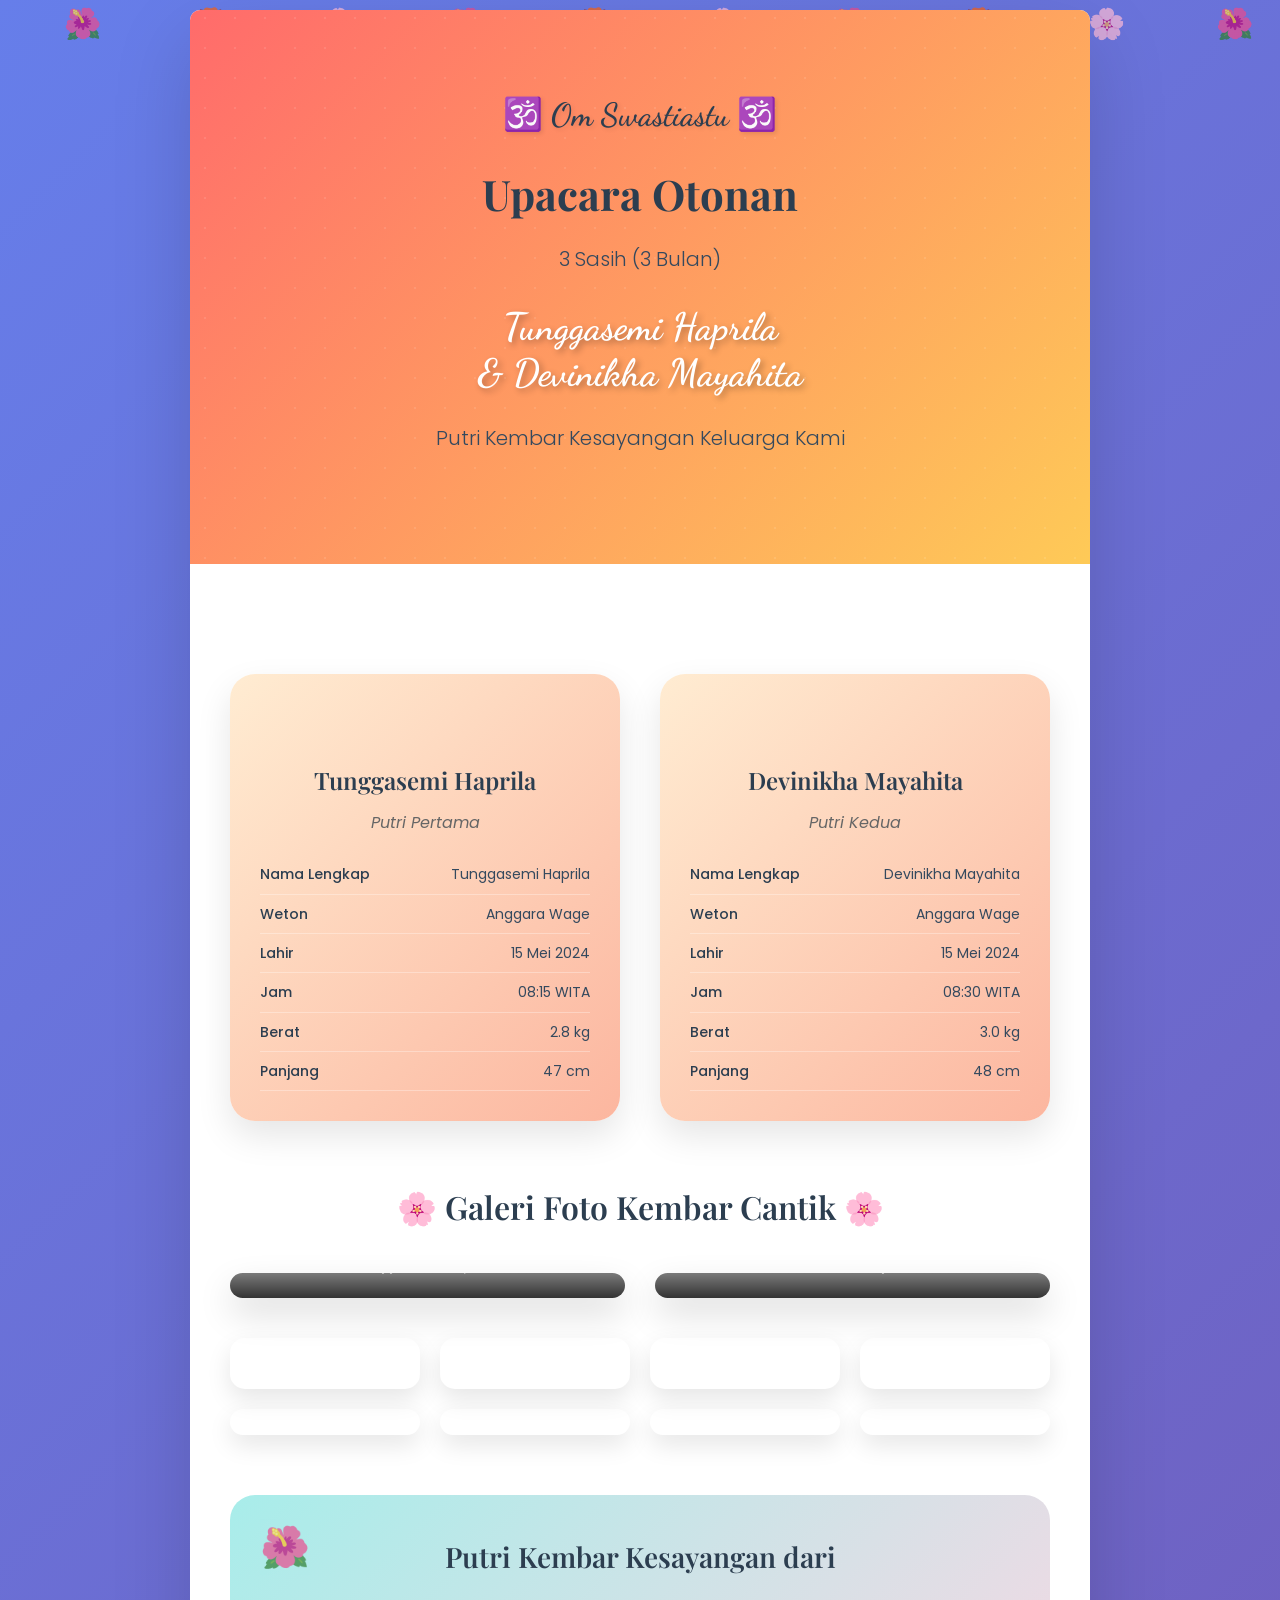
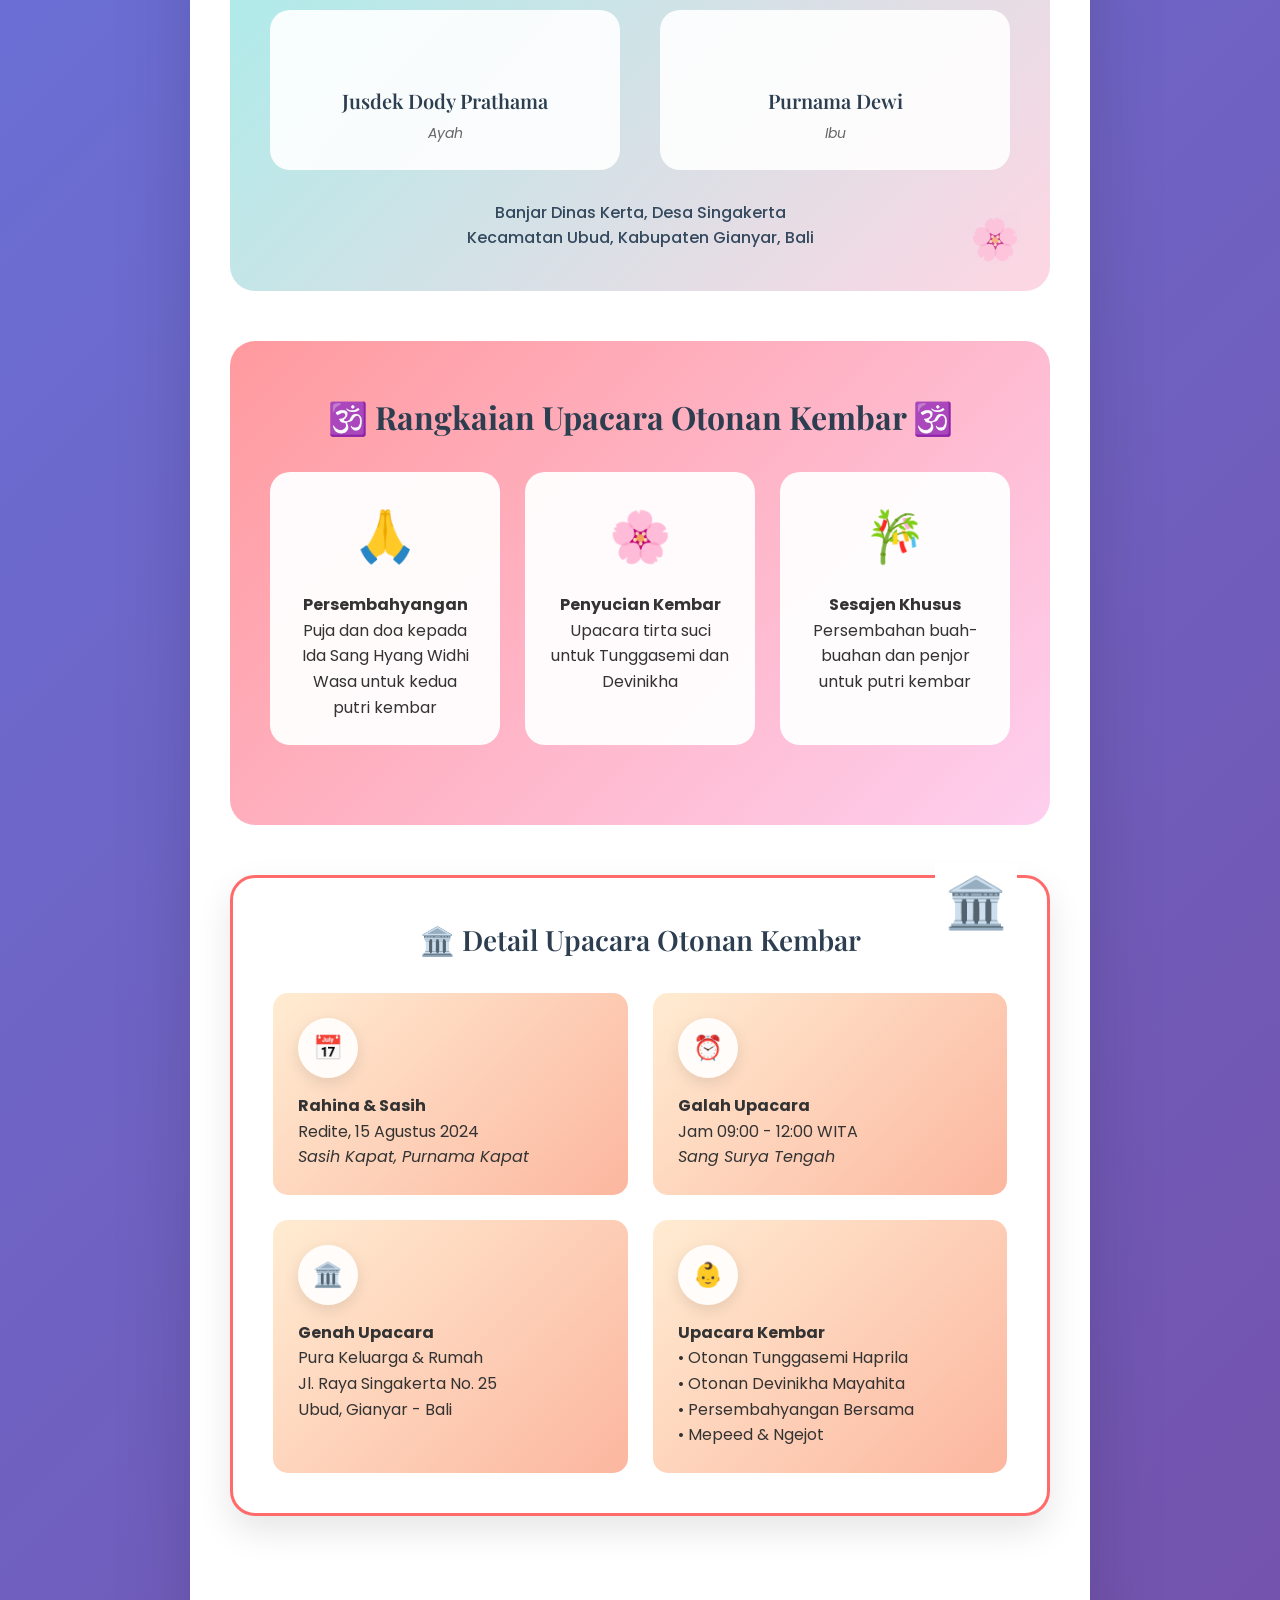
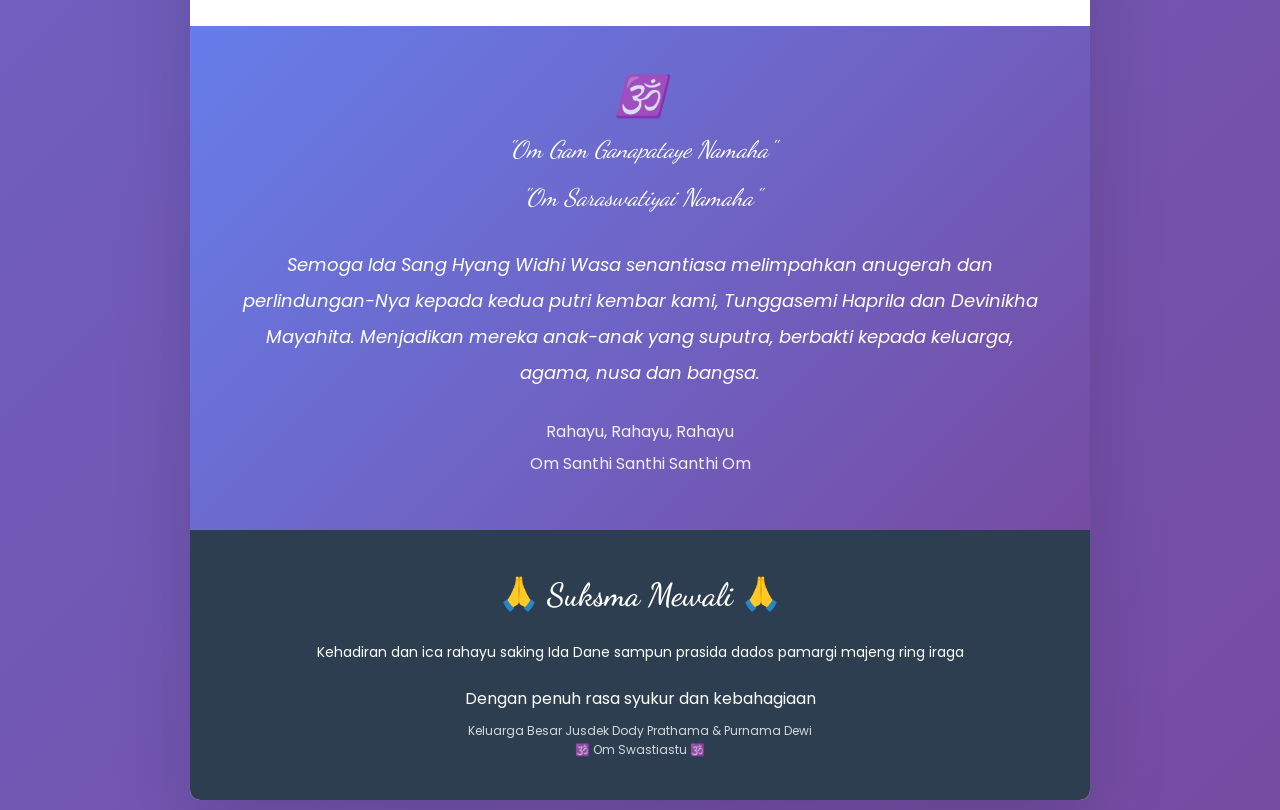
==== index.html @ 36be063f "commit v01" ====
<!DOCTYPE html>
<html lang="id">
    <head>
        <meta charset="UTF-8" />
        <meta name="viewport" content="width=device-width, initial-scale=1.0" />
        <title>Undangan Otonan 3 Bulan - Tunggasemi & Devinikha</title>
        <link rel="preconnect" href="https://fonts.googleapis.com" />
        <link rel="preconnect" href="https://fonts.gstatic.com" crossorigin />
        <link
            href="https://fonts.googleapis.com/css2?family=Playfair+Display:ital,wght@0,400;0,600;0,700;1,400&family=Dancing+Script:wght@400;600;700&family=Poppins:wght@300;400;500;600&display=swap"
            rel="stylesheet"
        />
        <link rel="stylesheet" href="styles.css" />
    </head>
    <body>
        <div class="floating-elements">
            <div class="floating-flower" style="left: 5%; animation-delay: 0s">
                🌺
            </div>
            <div class="floating-flower" style="left: 15%; animation-delay: 2s">
                🏵️
            </div>
            <div class="floating-flower" style="left: 25%; animation-delay: 4s">
                🌸
            </div>
            <div class="floating-flower" style="left: 35%; animation-delay: 1s">
                🌺
            </div>
            <div class="floating-flower" style="left: 45%; animation-delay: 3s">
                🏵️
            </div>
            <div class="floating-flower" style="left: 55%; animation-delay: 5s">
                🌸
            </div>
            <div
                class="floating-flower"
                style="left: 65%; animation-delay: 1.5s"
            >
                🌺
            </div>
            <div
                class="floating-flower"
                style="left: 75%; animation-delay: 3.5s"
            >
                🏵️
            </div>
            <div
                class="floating-flower"
                style="left: 85%; animation-delay: 0.5s"
            >
                🌸
            </div>
            <div
                class="floating-flower"
                style="left: 95%; animation-delay: 2.5s"
            >
                🌺
            </div>
        </div>

        <div class="container">
            <div class="header">
                <div class="header-content">
                    <div class="om-swastiastu">🕉️ Om Swastiastu 🕉️</div>
                    <div class="title">Upacara Otonan</div>
                    <div class="subtitle">3 Sasih (3 Bulan)</div>
                    <div class="twins-name">
                        Tunggasemi Haprila<br />
                        & Devinikha Mayahita
                    </div>
                    <div class="subtitle">
                        Putri Kembar Kesayangan Keluarga Kami
                    </div>
                </div>
            </div>

            <div class="main-content">
                <div class="twins-section">
                    <div class="twin-card">
                        <div class="twin-photo">
                            <img
                                src="https://placehold.co/300x300/FF6B6B/FFFFFF?text=Tunggasemi"
                                alt="Tunggasemi Haprila"
                            />
                        </div>
                        <div class="twin-name">Tunggasemi Haprila</div>
                        <p style="color: #666; font-style: italic">
                            Putri Pertama
                        </p>
                        <div class="twin-details">
                            <div class="detail-row">
                                <span class="detail-label">Nama Lengkap</span>
                                <span class="detail-value"
                                    >Tunggasemi Haprila</span
                                >
                            </div>
                            <div class="detail-row">
                                <span class="detail-label">Weton</span>
                                <span class="detail-value">Anggara Wage</span>
                            </div>
                            <div class="detail-row">
                                <span class="detail-label">Lahir</span>
                                <span class="detail-value">15 Mei 2024</span>
                            </div>
                            <div class="detail-row">
                                <span class="detail-label">Jam</span>
                                <span class="detail-value">08:15 WITA</span>
                            </div>
                            <div class="detail-row">
                                <span class="detail-label">Berat</span>
                                <span class="detail-value">2.8 kg</span>
                            </div>
                            <div class="detail-row">
                                <span class="detail-label">Panjang</span>
                                <span class="detail-value">47 cm</span>
                            </div>
                        </div>
                    </div>

                    <div class="twin-card">
                        <div class="twin-photo">
                            <img
                                src="https://placehold.co/300x300/FECA57/FFFFFF?text=Devinikha"
                                alt="Devinikha Mayahita"
                            />
                        </div>
                        <div class="twin-name">Devinikha Mayahita</div>
                        <p style="color: #666; font-style: italic">
                            Putri Kedua
                        </p>
                        <div class="twin-details">
                            <div class="detail-row">
                                <span class="detail-label">Nama Lengkap</span>
                                <span class="detail-value"
                                    >Devinikha Mayahita</span
                                >
                            </div>
                            <div class="detail-row">
                                <span class="detail-label">Weton</span>
                                <span class="detail-value">Anggara Wage</span>
                            </div>
                            <div class="detail-row">
                                <span class="detail-label">Lahir</span>
                                <span class="detail-value">15 Mei 2024</span>
                            </div>
                            <div class="detail-row">
                                <span class="detail-label">Jam</span>
                                <span class="detail-value">08:30 WITA</span>
                            </div>
                            <div class="detail-row">
                                <span class="detail-label">Berat</span>
                                <span class="detail-value">3.0 kg</span>
                            </div>
                            <div class="detail-row">
                                <span class="detail-label">Panjang</span>
                                <span class="detail-value">48 cm</span>
                            </div>
                        </div>
                    </div>
                </div>

                <div class="photo-gallery">
                    <div class="gallery-title">
                        🌸 Galeri Foto Kembar Cantik 🌸
                    </div>

                    <div class="main-photos">
                        <div class="main-photo-item">
                            <img
                                src="https://placehold.co/400x250/FF9A9E/FFFFFF?text=Tunggasemi+Portrait"
                                alt="Portrait Tunggasemi"
                            />
                            <div class="photo-label">Tunggasemi Haprila</div>
                        </div>
                        <div class="main-photo-item">
                            <img
                                src="https://placehold.co/400x250/FECFEF/FFFFFF?text=Devinikha+Portrait"
                                alt="Portrait Devinikha"
                            />
                            <div class="photo-label">Devinikha Mayahita</div>
                        </div>
                    </div>

                    <div class="photo-grid">
                        <div class="photo-item">
                            <img
                                src="https://placehold.co/200x180/FFD89B/FFFFFF?text=Kembar+Bersama"
                                alt="Foto kembar bersama"
                            />
                            <div class="photo-overlay">
                                <h4>Kembar Cantik</h4>
                                <p>Bersama selamanya</p>
                            </div>
                        </div>
                        <div class="photo-item">
                            <img
                                src="https://placehold.co/200x180/A8EDEA/FFFFFF?text=Tidur+Bersama"
                                alt="Tidur bersama"
                            />
                            <div class="photo-overlay">
                                <h4>Tidur Pulas</h4>
                                <p>Mimpi indah kembar</p>
                            </div>
                        </div>
                        <div class="photo-item">
                            <img
                                src="https://placehold.co/200x180/FED6E3/FFFFFF?text=Dengan+Mama"
                                alt="Bersama mama"
                            />
                            <div class="photo-overlay">
                                <h4>Dengan Mama</h4>
                                <p>Pelukan hangat</p>
                            </div>
                        </div>
                        <div class="photo-item">
                            <img
                                src="https://placehold.co/200x180/D299C2/FFFFFF?text=Dengan+Papa"
                                alt="Bersama papa"
                            />
                            <div class="photo-overlay">
                                <h4>Dengan Papa</h4>
                                <p>Kasih sayang ayah</p>
                            </div>
                        </div>
                        <div class="photo-item">
                            <img
                                src="https://placehold.co/200x180/FFECD2/FFFFFF?text=Senyum+Manis"
                                alt="Senyum manis"
                            />
                            <div class="photo-overlay">
                                <h4>Senyum Malaikat</h4>
                                <p>Keceriaan hati</p>
                            </div>
                        </div>
                        <div class="photo-item">
                            <img
                                src="https://placehold.co/200x180/FCB69F/FFFFFF?text=Bermain"
                                alt="Bermain"
                            />
                            <div class="photo-overlay">
                                <h4>Bermain Ceria</h4>
                                <p>Masa kecil bahagia</p>
                            </div>
                        </div>
                        <div class="photo-item">
                            <img
                                src="https://placehold.co/200x180/FF6B6B/FFFFFF?text=Keluarga"
                                alt="Foto keluarga"
                            />
                            <div class="photo-overlay">
                                <h4>Keluarga Bahagia</h4>
                                <p>Lengkap dan harmonis</p>
                            </div>
                        </div>
                        <div class="photo-item">
                            <img
                                src="https://placehold.co/200x180/667EEA/FFFFFF?text=Moment+Spesial"
                                alt="Moment spesial"
                            />
                            <div class="photo-overlay">
                                <h4>Moment Spesial</h4>
                                <p>Kenangan terindah</p>
                            </div>
                        </div>
                    </div>
                </div>

                <div class="parents-section">
                    <div class="parents-title">
                        Putri Kembar Kesayangan dari
                    </div>
                    <div class="parents-grid">
                        <div class="parent-card">
                            <div class="parent-photo">
                                <img
                                    src="https://placehold.co/240x240/4A90E2/FFFFFF?text=Papa+Jusdek"
                                    alt="Jusdek Dody Prathama"
                                />
                            </div>
                            <div class="parent-name">Jusdek Dody Prathama</div>
                            <div class="parent-role">Ayah</div>
                        </div>
                        <div class="parent-card">
                            <div class="parent-photo">
                                <img
                                    src="https://placehold.co/240x240/E91E63/FFFFFF?text=Mama+Purnama"
                                    alt="Purnama Dewi"
                                />
                            </div>
                            <div class="parent-name">Purnama Dewi</div>
                            <div class="parent-role">Ibu</div>
                        </div>
                    </div>
                    <p
                        style="
                            margin-top: 25px;
                            color: #34495e;
                            font-size: 16px;
                            font-weight: 500;
                        "
                    >
                        Banjar Dinas Kerta, Desa Singakerta<br />
                        Kecamatan Ubud, Kabupaten Gianyar, Bali
                    </p>
                </div>

                <div class="ceremony-section">
                    <div class="ceremony-title">
                        🕉️ Rangkaian Upacara Otonan Kembar 🕉️
                    </div>
                    <div class="ceremony-grid">
                        <div class="ceremony-item">
                            <span class="ceremony-emoji">🙏</span>
                            <h4>Persembahyangan</h4>
                            <p>
                                Puja dan doa kepada Ida Sang Hyang Widhi Wasa
                                untuk kedua putri kembar
                            </p>
                        </div>
                        <div class="ceremony-item">
                            <span class="ceremony-emoji">🌸</span>
                            <h4>Penyucian Kembar</h4>
                            <p>
                                Upacara tirta suci untuk Tunggasemi dan
                                Devinikha
                            </p>
                        </div>
                        <div class="ceremony-item">
                            <span class="ceremony-emoji">🎋</span>
                            <h4>Sesajen Khusus</h4>
                            <p>
                                Persembahan buah-buahan dan penjor untuk putri
                                kembar
                            </p>
                        </div>
                    </div>
                </div>

                <div class="event-details">
                    <div class="event-title">
                        🏛️ Detail Upacara Otonan Kembar
                    </div>
                    <div class="event-grid">
                        <div class="event-item">
                            <div class="event-icon">📅</div>
                            <div>
                                <strong>Rahina & Sasih</strong><br />
                                Redite, 15 Agustus 2024<br />
                                <em>Sasih Kapat, Purnama Kapat</em>
                            </div>
                        </div>
                        <div class="event-item">
                            <div class="event-icon">⏰</div>
                            <div>
                                <strong>Galah Upacara</strong><br />
                                Jam 09:00 - 12:00 WITA<br />
                                <em>Sang Surya Tengah</em>
                            </div>
                        </div>
                        <div class="event-item">
                            <div class="event-icon">🏛️</div>
                            <div>
                                <strong>Genah Upacara</strong><br />
                                Pura Keluarga & Rumah<br />
                                Jl. Raya Singakerta No. 25<br />
                                Ubud, Gianyar - Bali
                            </div>
                        </div>
                        <div class="event-item">
                            <div class="event-icon">👶</div>
                            <div>
                                <strong>Upacara Kembar</strong><br />
                                • Otonan Tunggasemi Haprila<br />
                                • Otonan Devinikha Mayahita<br />
                                • Persembahyangan Bersama<br />
                                • Mepeed & Ngejot
                            </div>
                        </div>
                    </div>
                </div>
            </div>

            <div class="prayer">
                <p
                    style="
                        font-family: 'Dancing Script', cursive;
                        font-size: 24px;
                        margin-bottom: 25px;
                    "
                >
                    "Om Gam Ganapataye Namaha"<br />
                    "Om Saraswatiyai Namaha"
                </p>
                <p style="font-size: 18px; margin: 25px 0">
                    Semoga Ida Sang Hyang Widhi Wasa senantiasa melimpahkan
                    anugerah dan perlindungan-Nya kepada kedua putri kembar
                    kami, Tunggasemi Haprila dan Devinikha Mayahita. Menjadikan
                    mereka anak-anak yang suputra, berbakti kepada keluarga,
                    agama, nusa dan bangsa.
                </p>
                <p
                    style="
                        font-size: 16px;
                        opacity: 0.9;
                        font-style: normal;
                        margin-top: 20px;
                    "
                >
                    Rahayu, Rahayu, Rahayu<br />
                    Om Santhi Santhi Santhi Om
                </p>
            </div>

            <div class="footer">
                <div class="thank-you">🙏 Suksma Mewali 🙏</div>
                <p>
                    Kehadiran dan ica rahayu saking Ida Dane sampun prasida
                    dados pamargi majeng ring iraga
                </p>
                <br />
                <p style="font-size: 16px; margin-bottom: 10px">
                    Dengan penuh rasa syukur dan kebahagiaan
                </p>
                <p style="font-size: 12px; opacity: 0.8">
                    Keluarga Besar Jusdek Dody Prathama & Purnama Dewi<br />
                    🕉️ Om Swastiastu 🕉️
                </p>
            </div>
        </div>

        <script src="script.js"></script>
    </body>
</html>
---- styles.css ----
/* Reset and Base Styles */
* {
    margin: 0;
    padding: 0;
    box-sizing: border-box;
}

body {
    font-family: "Poppins", sans-serif;
    line-height: 1.6;
    color: #333;
    background: linear-gradient(135deg, #667eea 0%, #764ba2 100%);
    min-height: 100vh;
    overflow-x: hidden;
    padding: 10px 0;
}

/* Container */
.container {
    max-width: 900px;
    margin: 0 auto;
    background: white;
    box-shadow: 0 30px 80px rgba(0, 0, 0, 0.15);
    overflow: hidden;
    position: relative;
    border-radius: 10px;
}

/* Header Section */
.header {
    background: linear-gradient(135deg, #ff6b6b 0%, #feca57 100%);
    text-align: center;
    padding: 80px 40px;
    position: relative;
    overflow: hidden;
}

.header::before {
    content: "";
    position: absolute;
    top: -50%;
    left: -50%;
    width: 200%;
    height: 200%;
    background: radial-gradient(
        circle,
        rgba(255, 255, 255, 0.1) 1px,
        transparent 1px
    );
    background-size: 30px 30px;
    animation: float 20s ease-in-out infinite;
}

@keyframes float {
    0%,
    100% {
        transform: translateX(0) translateY(0) rotate(0deg);
    }
    33% {
        transform: translateX(20px) translateY(-20px) rotate(120deg);
    }
    66% {
        transform: translateX(-15px) translateY(15px) rotate(240deg);
    }
}

.header-content {
    position: relative;
    z-index: 2;
}

.om-swastiastu {
    font-family: "Dancing Script", cursive;
    font-size: 32px;
    color: #2c3e50;
    margin-bottom: 20px;
    font-weight: 600;
    text-shadow: 2px 2px 4px rgba(0, 0, 0, 0.1);
}

.title {
    font-family: "Playfair Display", serif;
    font-size: 42px;
    color: #2c3e50;
    margin-bottom: 15px;
    font-weight: 700;
}

.subtitle {
    font-size: 20px;
    color: #34495e;
    margin-bottom: 30px;
    font-weight: 300;
}

.twins-name {
    font-family: "Dancing Script", cursive;
    font-size: 38px;
    color: #fff;
    text-shadow: 3px 3px 6px rgba(0, 0, 0, 0.3);
    margin: 25px 0;
    font-weight: 700;
    line-height: 1.2;
}

/* Main Content */
.main-content {
    padding: 60px 40px;
}

/* Twins Section */
.twins-section {
    display: grid;
    grid-template-columns: 1fr 1fr;
    gap: 40px;
    margin: 50px 0;
}

.twin-card {
    background: linear-gradient(135deg, #ffecd2 0%, #fcb69f 100%);
    border-radius: 25px;
    padding: 30px;
    text-align: center;
    box-shadow: 0 15px 35px rgba(0, 0, 0, 0.1);
    transition: all 0.4s ease;
    position: relative;
    overflow: hidden;
}

.twin-card::before {
    content: "";
    position: absolute;
    top: -50%;
    right: -50%;
    width: 100px;
    height: 100px;
    background: rgba(255, 255, 255, 0.1);
    border-radius: 50%;
    animation: pulse 3s ease-in-out infinite;
}

@keyframes pulse {
    0%,
    100% {
        transform: scale(1);
        opacity: 0.3;
    }
    50% {
        transform: scale(1.2);
        opacity: 0.1;
    }
}

.twin-card:hover {
    transform: translateY(-10px) scale(1.02);
    box-shadow: 0 25px 50px rgba(0, 0, 0, 0.2);
}

.twin-photo {
    margin-bottom: 20px;
}

.twin-photo img {
    width: 150px;
    height: 150px;
    border-radius: 50%;
    border: 6px solid #ff6b6b;
    object-fit: cover;
    transition: all 0.5s ease;
    position: relative;
    z-index: 2;
}

.twin-photo img:hover {
    transform: scale(1.1) rotate(5deg);
    border-color: #feca57;
}

.twin-name {
    font-family: "Playfair Display", serif;
    font-size: 24px;
    color: #2c3e50;
    font-weight: 600;
    margin-bottom: 10px;
}

.twin-details {
    margin-top: 20px;
}

.detail-row {
    display: flex;
    justify-content: space-between;
    align-items: center;
    padding: 8px 0;
    border-bottom: 1px solid rgba(255, 255, 255, 0.3);
    transition: all 0.3s ease;
}

.detail-row:hover {
    background: rgba(255, 255, 255, 0.2);
    padding-left: 10px;
    border-radius: 8px;
}

.detail-label {
    font-weight: 500;
    color: #2c3e50;
    font-size: 14px;
}

.detail-value {
    color: #34495e;
    font-weight: 400;
    font-size: 14px;
}

/* Photo Gallery */
.photo-gallery {
    margin: 60px 0;
}

.gallery-title {
    font-family: "Playfair Display", serif;
    font-size: 32px;
    color: #2c3e50;
    text-align: center;
    margin-bottom: 40px;
    font-weight: 600;
}

.main-photos {
    display: grid;
    grid-template-columns: 1fr 1fr;
    gap: 30px;
    margin-bottom: 40px;
}

.main-photo-item {
    position: relative;
    border-radius: 20px;
    overflow: hidden;
    box-shadow: 0 15px 35px rgba(0, 0, 0, 0.15);
    transition: all 0.4s ease;
}

.main-photo-item:hover {
    transform: translateY(-8px) scale(1.02);
    box-shadow: 0 25px 50px rgba(0, 0, 0, 0.25);
}

.main-photo-item img {
    width: 100%;
    height: 250px;
    object-fit: cover;
    transition: transform 0.5s ease;
}

.main-photo-item:hover img {
    transform: scale(1.1);
}

.photo-label {
    position: absolute;
    bottom: 0;
    left: 0;
    right: 0;
    background: linear-gradient(transparent, rgba(0, 0, 0, 0.8));
    color: white;
    padding: 20px;
    font-family: "Dancing Script", cursive;
    font-size: 20px;
    font-weight: 600;
    text-align: center;
}

.photo-grid {
    display: grid;
    grid-template-columns: repeat(4, 1fr);
    gap: 20px;
    margin: 40px 0;
}

.photo-item {
    position: relative;
    border-radius: 15px;
    overflow: hidden;
    box-shadow: 0 10px 25px rgba(0, 0, 0, 0.1);
    transition: all 0.3s ease;
    animation: fadeInUp 0.8s ease forwards;
    opacity: 0;
    transform: translateY(30px);
}

.photo-item:nth-child(1) {
    animation-delay: 0.1s;
}
.photo-item:nth-child(2) {
    animation-delay: 0.2s;
}
.photo-item:nth-child(3) {
    animation-delay: 0.3s;
}
.photo-item:nth-child(4) {
    animation-delay: 0.4s;
}
.photo-item:nth-child(5) {
    animation-delay: 0.5s;
}
.photo-item:nth-child(6) {
    animation-delay: 0.6s;
}
.photo-item:nth-child(7) {
    animation-delay: 0.7s;
}
.photo-item:nth-child(8) {
    animation-delay: 0.8s;
}

@keyframes fadeInUp {
    to {
        opacity: 1;
        transform: translateY(0);
    }
}

.photo-item:hover {
    transform: translateY(-5px) scale(1.03);
    box-shadow: 0 15px 35px rgba(0, 0, 0, 0.2);
}

.photo-item img {
    width: 100%;
    height: 180px;
    object-fit: cover;
    transition: transform 0.4s ease;
}

.photo-item:hover img {
    transform: scale(1.1);
}

.photo-overlay {
    position: absolute;
    bottom: 0;
    left: 0;
    right: 0;
    background: linear-gradient(transparent, rgba(0, 0, 0, 0.8));
    color: white;
    padding: 15px;
    transform: translateY(100%);
    transition: transform 0.3s ease;
}

.photo-item:hover .photo-overlay {
    transform: translateY(0);
}

/* Parents Section */
.parents-section {
    background: linear-gradient(135deg, #a8edea 0%, #fed6e3 100%);
    border-radius: 25px;
    padding: 40px;
    margin: 50px 0;
    text-align: center;
    position: relative;
    overflow: hidden;
}

.parents-section::before {
    content: "🌺";
    position: absolute;
    top: 20px;
    left: 30px;
    font-size: 40px;
    animation: rotate 6s linear infinite;
    opacity: 0.7;
}

.parents-section::after {
    content: "🌸";
    position: absolute;
    bottom: 20px;
    right: 30px;
    font-size: 40px;
    animation: rotate 6s linear infinite reverse;
    opacity: 0.7;
}

@keyframes rotate {
    from {
        transform: rotate(0deg);
    }
    to {
        transform: rotate(360deg);
    }
}

.parents-title {
    font-family: "Playfair Display", serif;
    font-size: 28px;
    color: #2c3e50;
    margin-bottom: 30px;
    font-weight: 600;
}

.parents-grid {
    display: grid;
    grid-template-columns: 1fr 1fr;
    gap: 40px;
    margin: 30px 0;
}

.parent-card {
    background: rgba(255, 255, 255, 0.9);
    border-radius: 20px;
    padding: 25px;
    transition: all 0.3s ease;
}

.parent-card:hover {
    transform: translateY(-5px);
    box-shadow: 0 15px 30px rgba(0, 0, 0, 0.1);
    background: rgba(255, 255, 255, 1);
}

.parent-photo img {
    width: 120px;
    height: 120px;
    border-radius: 50%;
    border: 5px solid #ff6b6b;
    object-fit: cover;
    transition: all 0.4s ease;
    margin-bottom: 15px;
}

.parent-photo img:hover {
    transform: scale(1.1) rotate(10deg);
    border-color: #feca57;
}

.parent-name {
    font-family: "Playfair Display", serif;
    font-size: 20px;
    font-weight: 600;
    color: #2c3e50;
    margin-bottom: 5px;
}

.parent-role {
    color: #666;
    font-size: 14px;
    font-style: italic;
}

/* Event Details */
.event-details {
    background: white;
    border-radius: 25px;
    padding: 40px;
    box-shadow: 0 15px 35px rgba(0, 0, 0, 0.1);
    border: 3px solid #ff6b6b;
    margin: 50px 0;
    position: relative;
}

.event-details::before {
    content: "🏛️";
    position: absolute;
    top: -15px;
    right: 30px;
    font-size: 50px;
    background: white;
    padding: 0 10px;
}

.event-title {
    font-family: "Playfair Display", serif;
    font-size: 28px;
    color: #2c3e50;
    margin-bottom: 30px;
    font-weight: 600;
    text-align: center;
}

.event-grid {
    display: grid;
    grid-template-columns: repeat(2, 1fr);
    gap: 25px;
}

.event-item {
    background: linear-gradient(135deg, #ffecd2 0%, #fcb69f 100%);
    border-radius: 15px;
    padding: 25px;
    transition: all 0.3s ease;
    position: relative;
    overflow: hidden;
}

.event-item::before {
    content: "";
    position: absolute;
    top: 0;
    left: -100%;
    width: 100%;
    height: 100%;
    background: linear-gradient(
        90deg,
        transparent,
        rgba(255, 255, 255, 0.3),
        transparent
    );
    transition: left 0.5s ease;
}

.event-item:hover::before {
    left: 100%;
}

.event-item:hover {
    transform: translateY(-5px) scale(1.02);
    box-shadow: 0 15px 30px rgba(0, 0, 0, 0.15);
}

.event-icon {
    width: 60px;
    height: 60px;
    background: rgba(255, 255, 255, 0.9);
    border-radius: 50%;
    display: flex;
    align-items: center;
    justify-content: center;
    font-size: 24px;
    margin-bottom: 15px;
    box-shadow: 0 5px 15px rgba(0, 0, 0, 0.1);
    transition: all 0.3s ease;
}

.event-item:hover .event-icon {
    transform: scale(1.1) rotate(10deg);
}

/* Ceremony Section */
.ceremony-section {
    background: linear-gradient(135deg, #ff9a9e 0%, #fecfef 100%);
    padding: 50px 40px;
    margin: 50px 0;
    border-radius: 25px;
    text-align: center;
    position: relative;
}

.ceremony-title {
    font-family: "Playfair Display", serif;
    font-size: 32px;
    color: #2c3e50;
    margin-bottom: 30px;
    font-weight: 700;
}

.ceremony-grid {
    display: grid;
    grid-template-columns: repeat(3, 1fr);
    gap: 25px;
    margin: 30px 0;
}

.ceremony-item {
    background: rgba(255, 255, 255, 0.95);
    padding: 25px;
    border-radius: 20px;
    transition: all 0.4s ease;
    animation: slideIn 0.8s ease forwards;
    opacity: 0;
    transform: translateY(30px);
}

.ceremony-item:nth-child(1) {
    animation-delay: 0.2s;
}
.ceremony-item:nth-child(2) {
    animation-delay: 0.4s;
}
.ceremony-item:nth-child(3) {
    animation-delay: 0.6s;
}

@keyframes slideIn {
    to {
        opacity: 1;
        transform: translateY(0);
    }
}

.ceremony-item:hover {
    transform: translateY(-8px) scale(1.03);
    box-shadow: 0 20px 40px rgba(0, 0, 0, 0.15);
}

.ceremony-emoji {
    font-size: 50px;
    margin-bottom: 15px;
    display: block;
}

/* Prayer Section */
.prayer {
    text-align: center;
    background: linear-gradient(135deg, #667eea 0%, #764ba2 100%);
    color: white;
    padding: 100px 40px 50px;
    font-style: italic;
    font-size: 16px;
    line-height: 2;
    position: relative;
}

.prayer::before {
    content: "🕉️";
    position: absolute;
    top: 30px;
    left: 50%;
    transform: translateX(-50%);
    font-size: 40px;
    opacity: 0.8;
}

/* Footer */
.footer {
    background: #2c3e50;
    color: white;
    text-align: center;
    padding: 40px;
    font-size: 14px;
}

.thank-you {
    font-family: "Dancing Script", cursive;
    font-size: 32px;
    margin-bottom: 20px;
    font-weight: 600;
}

/* Floating Elements */
.floating-elements {
    position: fixed;
    top: 0;
    left: 0;
    width: 100%;
    height: 100%;
    pointer-events: none;
    z-index: -1;
}

.floating-flower {
    position: absolute;
    font-size: 30px;
    animation: float-flower 10s linear infinite;
    opacity: 0.7;
}

@keyframes float-flower {
    0% {
        transform: translateY(100vh) rotate(0deg);
        opacity: 0.7;
    }
    50% {
        opacity: 1;
    }
    100% {
        transform: translateY(-150px) rotate(360deg);
        opacity: 0;
    }
}

/* JavaScript Animation Keyframes */
@keyframes twin-particle-burst {
    0% {
        transform: translate(0, 0) scale(0) rotate(0deg);
        opacity: 1;
    }
    50% {
        opacity: 1;
    }
    100% {
        transform: translate(var(--endX), var(--endY)) scale(1.5) rotate(720deg);
        opacity: 0;
    }
}

@keyframes love-float {
    0% {
        transform: translate(-50%, 0) scale(0) rotate(0deg);
        opacity: 1;
    }
    20% {
        opacity: 1;
        transform: translate(-50%, -20px) scale(1) rotate(180deg);
    }
    100% {
        transform: translate(calc(-50% + var(--endX)), var(--endY)) scale(0.5)
            rotate(720deg);
        opacity: 0;
    }
}

/* Responsive Design */
@media (max-width: 768px) {
    .container {
        margin: 0;
        box-shadow: none;
    }

    .main-content {
        padding: 40px 20px;
    }

    .twins-section {
        grid-template-columns: 1fr;
        gap: 30px;
    }

    .main-photos {
        grid-template-columns: 1fr;
        gap: 20px;
    }

    .photo-grid {
        grid-template-columns: repeat(2, 1fr);
        gap: 15px;
    }

    .parents-grid {
        grid-template-columns: 1fr;
        gap: 25px;
    }

    .event-grid {
        grid-template-columns: 1fr;
        gap: 20px;
    }

    .ceremony-grid {
        grid-template-columns: 1fr;
        gap: 20px;
    }

    .title {
        font-size: 32px;
    }

    .twins-name {
        font-size: 28px;
    }

    .header {
        padding: 60px 30px;
    }

    .om-swastiastu {
        font-size: 28px;
    }

    .gallery-title {
        font-size: 28px;
    }

    .ceremony-title {
        font-size: 28px;
    }

    .event-title {
        font-size: 24px;
    }

    .parents-title {
        font-size: 24px;
    }
}

@media (max-width: 480px) {
    .header {
        padding: 40px 20px;
    }

    .main-content {
        padding: 30px 15px;
    }

    .twin-card {
        padding: 20px;
    }

    .twin-photo img {
        width: 120px;
        height: 120px;
    }

    .parent-photo img {
        width: 100px;
        height: 100px;
    }

    .photo-grid {
        grid-template-columns: 1fr;
        gap: 15px;
    }

    .title {
        font-size: 28px;
    }

    .twins-name {
        font-size: 24px;
    }

    .gallery-title,
    .ceremony-title,
    .event-title,
    .parents-title {
        font-size: 22px;
    }

    .ceremony-section,
    .event-details,
    .parents-section {
        padding: 30px 20px;
    }

    .prayer {
        padding: 40px 20px;
    }

    .footer {
        padding: 30px 20px;
    }
}
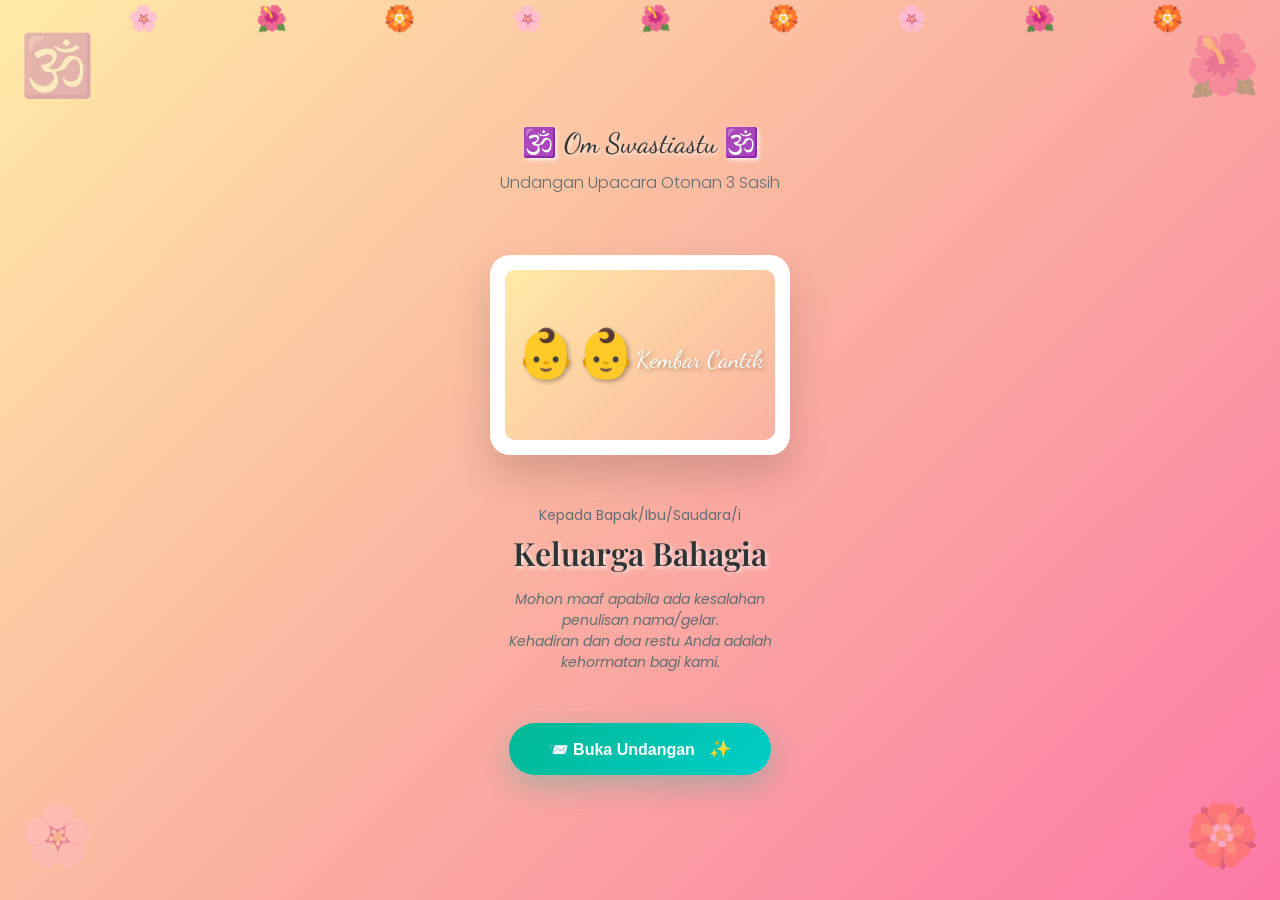
==== commit ea70e671: "update cover page" ====
--- a/index.html
+++ b/index.html
@@ -3,431 +3,78 @@
     <head>
         <meta charset="UTF-8" />
         <meta name="viewport" content="width=device-width, initial-scale=1.0" />
-        <title>Undangan Otonan 3 Bulan - Tunggasemi & Devinikha</title>
+        <title>Undangan Otonan - Tunggasemi & Devinikha</title>
         <link rel="preconnect" href="https://fonts.googleapis.com" />
         <link rel="preconnect" href="https://fonts.gstatic.com" crossorigin />
         <link
             href="https://fonts.googleapis.com/css2?family=Playfair+Display:ital,wght@0,400;0,600;0,700;1,400&family=Dancing+Script:wght@400;600;700&family=Poppins:wght@300;400;500;600&display=swap"
             rel="stylesheet"
         />
-        <link rel="stylesheet" href="styles.css" />
+        <link rel="stylesheet" href="cover-styles.css" />
     </head>
     <body>
-        <div class="floating-elements">
-            <div class="floating-flower" style="left: 5%; animation-delay: 0s">
-                🌺
-            </div>
-            <div class="floating-flower" style="left: 15%; animation-delay: 2s">
-                🏵️
-            </div>
-            <div class="floating-flower" style="left: 25%; animation-delay: 4s">
-                🌸
-            </div>
-            <div class="floating-flower" style="left: 35%; animation-delay: 1s">
-                🌺
-            </div>
-            <div class="floating-flower" style="left: 45%; animation-delay: 3s">
-                🏵️
-            </div>
-            <div class="floating-flower" style="left: 55%; animation-delay: 5s">
-                🌸
-            </div>
-            <div
-                class="floating-flower"
-                style="left: 65%; animation-delay: 1.5s"
-            >
-                🌺
-            </div>
-            <div
-                class="floating-flower"
-                style="left: 75%; animation-delay: 3.5s"
-            >
-                🏵️
-            </div>
-            <div
-                class="floating-flower"
-                style="left: 85%; animation-delay: 0.5s"
-            >
-                🌸
-            </div>
-            <div
-                class="floating-flower"
-                style="left: 95%; animation-delay: 2.5s"
-            >
-                🌺
+        <!-- Animated Background -->
+        <div class="bg-elements">
+            <div class="butterfly">🦋</div>
+            <div class="butterfly">🦋</div>
+            <div class="butterfly">🦋</div>
+
+            <div class="flower-petals">
+                <div class="petal">🌸</div>
+                <div class="petal">🌺</div>
+                <div class="petal">🏵️</div>
+                <div class="petal">🌸</div>
+                <div class="petal">🌺</div>
+                <div class="petal">🏵️</div>
+                <div class="petal">🌸</div>
+                <div class="petal">🌺</div>
+                <div class="petal">🏵️</div>
             </div>
         </div>
 
-        <div class="container">
-            <div class="header">
-                <div class="header-content">
-                    <div class="om-swastiastu">🕉️ Om Swastiastu 🕉️</div>
-                    <div class="title">Upacara Otonan</div>
-                    <div class="subtitle">3 Sasih (3 Bulan)</div>
-                    <div class="twins-name">
-                        Tunggasemi Haprila<br />
-                        & Devinikha Mayahita
-                    </div>
-                    <div class="subtitle">
-                        Putri Kembar Kesayangan Keluarga Kami
-                    </div>
+        <!-- Decorative Corners -->
+        <div class="decorative-corner corner-tl">🕉️</div>
+        <div class="decorative-corner corner-tr">🌺</div>
+        <div class="decorative-corner corner-bl">🌸</div>
+        <div class="decorative-corner corner-br">🏵️</div>
+
+        <!-- Main Content -->
+        <div class="cover-container">
+            <div class="cover-header">
+                <div class="cover-title">🕉️ Om Swastiastu 🕉️</div>
+                <div class="cover-subtitle">
+                    Undangan Upacara Otonan 3 Sasih
                 </div>
             </div>
 
-            <div class="main-content">
-                <div class="twins-section">
-                    <div class="twin-card">
-                        <div class="twin-photo">
-                            <img
-                                src="https://placehold.co/300x300/FF6B6B/FFFFFF?text=Tunggasemi"
-                                alt="Tunggasemi Haprila"
-                            />
-                        </div>
-                        <div class="twin-name">Tunggasemi Haprila</div>
-                        <p style="color: #666; font-style: italic">
-                            Putri Pertama
-                        </p>
-                        <div class="twin-details">
-                            <div class="detail-row">
-                                <span class="detail-label">Nama Lengkap</span>
-                                <span class="detail-value"
-                                    >Tunggasemi Haprila</span
-                                >
-                            </div>
-                            <div class="detail-row">
-                                <span class="detail-label">Weton</span>
-                                <span class="detail-value">Anggara Wage</span>
-                            </div>
-                            <div class="detail-row">
-                                <span class="detail-label">Lahir</span>
-                                <span class="detail-value">15 Mei 2024</span>
-                            </div>
-                            <div class="detail-row">
-                                <span class="detail-label">Jam</span>
-                                <span class="detail-value">08:15 WITA</span>
-                            </div>
-                            <div class="detail-row">
-                                <span class="detail-label">Berat</span>
-                                <span class="detail-value">2.8 kg</span>
-                            </div>
-                            <div class="detail-row">
-                                <span class="detail-label">Panjang</span>
-                                <span class="detail-value">47 cm</span>
-                            </div>
-                        </div>
-                    </div>
-
-                    <div class="twin-card">
-                        <div class="twin-photo">
-                            <img
-                                src="https://placehold.co/300x300/FECA57/FFFFFF?text=Devinikha"
-                                alt="Devinikha Mayahita"
-                            />
-                        </div>
-                        <div class="twin-name">Devinikha Mayahita</div>
-                        <p style="color: #666; font-style: italic">
-                            Putri Kedua
-                        </p>
-                        <div class="twin-details">
-                            <div class="detail-row">
-                                <span class="detail-label">Nama Lengkap</span>
-                                <span class="detail-value"
-                                    >Devinikha Mayahita</span
-                                >
-                            </div>
-                            <div class="detail-row">
-                                <span class="detail-label">Weton</span>
-                                <span class="detail-value">Anggara Wage</span>
-                            </div>
-                            <div class="detail-row">
-                                <span class="detail-label">Lahir</span>
-                                <span class="detail-value">15 Mei 2024</span>
-                            </div>
-                            <div class="detail-row">
-                                <span class="detail-label">Jam</span>
-                                <span class="detail-value">08:30 WITA</span>
-                            </div>
-                            <div class="detail-row">
-                                <span class="detail-label">Berat</span>
-                                <span class="detail-value">3.0 kg</span>
-                            </div>
-                            <div class="detail-row">
-                                <span class="detail-label">Panjang</span>
-                                <span class="detail-value">48 cm</span>
-                            </div>
-                        </div>
-                    </div>
-                </div>
-
-                <div class="photo-gallery">
-                    <div class="gallery-title">
-                        🌸 Galeri Foto Kembar Cantik 🌸
-                    </div>
-
-                    <div class="main-photos">
-                        <div class="main-photo-item">
-                            <img
-                                src="https://placehold.co/400x250/FF9A9E/FFFFFF?text=Tunggasemi+Portrait"
-                                alt="Portrait Tunggasemi"
-                            />
-                            <div class="photo-label">Tunggasemi Haprila</div>
-                        </div>
-                        <div class="main-photo-item">
-                            <img
-                                src="https://placehold.co/400x250/FECFEF/FFFFFF?text=Devinikha+Portrait"
-                                alt="Portrait Devinikha"
-                            />
-                            <div class="photo-label">Devinikha Mayahita</div>
-                        </div>
-                    </div>
-
-                    <div class="photo-grid">
-                        <div class="photo-item">
-                            <img
-                                src="https://placehold.co/200x180/FFD89B/FFFFFF?text=Kembar+Bersama"
-                                alt="Foto kembar bersama"
-                            />
-                            <div class="photo-overlay">
-                                <h4>Kembar Cantik</h4>
-                                <p>Bersama selamanya</p>
-                            </div>
-                        </div>
-                        <div class="photo-item">
-                            <img
-                                src="https://placehold.co/200x180/A8EDEA/FFFFFF?text=Tidur+Bersama"
-                                alt="Tidur bersama"
-                            />
-                            <div class="photo-overlay">
-                                <h4>Tidur Pulas</h4>
-                                <p>Mimpi indah kembar</p>
-                            </div>
-                        </div>
-                        <div class="photo-item">
-                            <img
-                                src="https://placehold.co/200x180/FED6E3/FFFFFF?text=Dengan+Mama"
-                                alt="Bersama mama"
-                            />
-                            <div class="photo-overlay">
-                                <h4>Dengan Mama</h4>
-                                <p>Pelukan hangat</p>
-                            </div>
-                        </div>
-                        <div class="photo-item">
-                            <img
-                                src="https://placehold.co/200x180/D299C2/FFFFFF?text=Dengan+Papa"
-                                alt="Bersama papa"
-                            />
-                            <div class="photo-overlay">
-                                <h4>Dengan Papa</h4>
-                                <p>Kasih sayang ayah</p>
-                            </div>
-                        </div>
-                        <div class="photo-item">
-                            <img
-                                src="https://placehold.co/200x180/FFECD2/FFFFFF?text=Senyum+Manis"
-                                alt="Senyum manis"
-                            />
-                            <div class="photo-overlay">
-                                <h4>Senyum Malaikat</h4>
-                                <p>Keceriaan hati</p>
-                            </div>
-                        </div>
-                        <div class="photo-item">
-                            <img
-                                src="https://placehold.co/200x180/FCB69F/FFFFFF?text=Bermain"
-                                alt="Bermain"
-                            />
-                            <div class="photo-overlay">
-                                <h4>Bermain Ceria</h4>
-                                <p>Masa kecil bahagia</p>
-                            </div>
-                        </div>
-                        <div class="photo-item">
-                            <img
-                                src="https://placehold.co/200x180/FF6B6B/FFFFFF?text=Keluarga"
-                                alt="Foto keluarga"
-                            />
-                            <div class="photo-overlay">
-                                <h4>Keluarga Bahagia</h4>
-                                <p>Lengkap dan harmonis</p>
-                            </div>
-                        </div>
-                        <div class="photo-item">
-                            <img
-                                src="https://placehold.co/200x180/667EEA/FFFFFF?text=Moment+Spesial"
-                                alt="Moment spesial"
-                            />
-                            <div class="photo-overlay">
-                                <h4>Moment Spesial</h4>
-                                <p>Kenangan terindah</p>
-                            </div>
-                        </div>
-                    </div>
-                </div>
-
-                <div class="parents-section">
-                    <div class="parents-title">
-                        Putri Kembar Kesayangan dari
-                    </div>
-                    <div class="parents-grid">
-                        <div class="parent-card">
-                            <div class="parent-photo">
-                                <img
-                                    src="https://placehold.co/240x240/4A90E2/FFFFFF?text=Papa+Jusdek"
-                                    alt="Jusdek Dody Prathama"
-                                />
-                            </div>
-                            <div class="parent-name">Jusdek Dody Prathama</div>
-                            <div class="parent-role">Ayah</div>
-                        </div>
-                        <div class="parent-card">
-                            <div class="parent-photo">
-                                <img
-                                    src="https://placehold.co/240x240/E91E63/FFFFFF?text=Mama+Purnama"
-                                    alt="Purnama Dewi"
-                                />
-                            </div>
-                            <div class="parent-name">Purnama Dewi</div>
-                            <div class="parent-role">Ibu</div>
-                        </div>
-                    </div>
-                    <p
-                        style="
-                            margin-top: 25px;
-                            color: #34495e;
-                            font-size: 16px;
-                            font-weight: 500;
-                        "
-                    >
-                        Banjar Dinas Kerta, Desa Singakerta<br />
-                        Kecamatan Ubud, Kabupaten Gianyar, Bali
-                    </p>
-                </div>
-
-                <div class="ceremony-section">
-                    <div class="ceremony-title">
-                        🕉️ Rangkaian Upacara Otonan Kembar 🕉️
-                    </div>
-                    <div class="ceremony-grid">
-                        <div class="ceremony-item">
-                            <span class="ceremony-emoji">🙏</span>
-                            <h4>Persembahyangan</h4>
-                            <p>
-                                Puja dan doa kepada Ida Sang Hyang Widhi Wasa
-                                untuk kedua putri kembar
-                            </p>
-                        </div>
-                        <div class="ceremony-item">
-                            <span class="ceremony-emoji">🌸</span>
-                            <h4>Penyucian Kembar</h4>
-                            <p>
-                                Upacara tirta suci untuk Tunggasemi dan
-                                Devinikha
-                            </p>
-                        </div>
-                        <div class="ceremony-item">
-                            <span class="ceremony-emoji">🎋</span>
-                            <h4>Sesajen Khusus</h4>
-                            <p>
-                                Persembahan buah-buahan dan penjor untuk putri
-                                kembar
-                            </p>
-                        </div>
-                    </div>
-                </div>
-
-                <div class="event-details">
-                    <div class="event-title">
-                        🏛️ Detail Upacara Otonan Kembar
-                    </div>
-                    <div class="event-grid">
-                        <div class="event-item">
-                            <div class="event-icon">📅</div>
-                            <div>
-                                <strong>Rahina & Sasih</strong><br />
-                                Redite, 15 Agustus 2024<br />
-                                <em>Sasih Kapat, Purnama Kapat</em>
-                            </div>
-                        </div>
-                        <div class="event-item">
-                            <div class="event-icon">⏰</div>
-                            <div>
-                                <strong>Galah Upacara</strong><br />
-                                Jam 09:00 - 12:00 WITA<br />
-                                <em>Sang Surya Tengah</em>
-                            </div>
-                        </div>
-                        <div class="event-item">
-                            <div class="event-icon">🏛️</div>
-                            <div>
-                                <strong>Genah Upacara</strong><br />
-                                Pura Keluarga & Rumah<br />
-                                Jl. Raya Singakerta No. 25<br />
-                                Ubud, Gianyar - Bali
-                            </div>
-                        </div>
-                        <div class="event-item">
-                            <div class="event-icon">👶</div>
-                            <div>
-                                <strong>Upacara Kembar</strong><br />
-                                • Otonan Tunggasemi Haprila<br />
-                                • Otonan Devinikha Mayahita<br />
-                                • Persembahyangan Bersama<br />
-                                • Mepeed & Ngejot
-                            </div>
+            <div class="main-photo-container">
+                <div class="photo-frame">
+                    <div class="main-photo">
+                        👶👶<br />
+                        <div style="font-size: 24px; margin-top: 10px">
+                            Kembar Cantik
                         </div>
                     </div>
                 </div>
             </div>
 
-            <div class="prayer">
-                <p
-                    style="
-                        font-family: 'Dancing Script', cursive;
-                        font-size: 24px;
-                        margin-bottom: 25px;
-                    "
-                >
-                    "Om Gam Ganapataye Namaha"<br />
-                    "Om Saraswatiyai Namaha"
-                </p>
-                <p style="font-size: 18px; margin: 25px 0">
-                    Semoga Ida Sang Hyang Widhi Wasa senantiasa melimpahkan
-                    anugerah dan perlindungan-Nya kepada kedua putri kembar
-                    kami, Tunggasemi Haprila dan Devinikha Mayahita. Menjadikan
-                    mereka anak-anak yang suputra, berbakti kepada keluarga,
-                    agama, nusa dan bangsa.
-                </p>
-                <p
-                    style="
-                        font-size: 16px;
-                        opacity: 0.9;
-                        font-style: normal;
-                        margin-top: 20px;
-                    "
-                >
-                    Rahayu, Rahayu, Rahayu<br />
-                    Om Santhi Santhi Santhi Om
-                </p>
+            <div class="guest-info">
+                <div class="guest-label">Kepada Bapak/Ibu/Saudara/i</div>
+                <div class="guest-name">Keluarga Bahagia</div>
+                <div class="apology-text">
+                    Mohon maaf apabila ada kesalahan penulisan nama/gelar.<br />
+                    Kehadiran dan doa restu Anda adalah kehormatan bagi kami.
+                </div>
             </div>
 
-            <div class="footer">
-                <div class="thank-you">🙏 Suksma Mewali 🙏</div>
-                <p>
-                    Kehadiran dan ica rahayu saking Ida Dane sampun prasida
-                    dados pamargi majeng ring iraga
-                </p>
-                <br />
-                <p style="font-size: 16px; margin-bottom: 10px">
-                    Dengan penuh rasa syukur dan kebahagiaan
-                </p>
-                <p style="font-size: 12px; opacity: 0.8">
-                    Keluarga Besar Jusdek Dody Prathama & Purnama Dewi<br />
-                    🕉️ Om Swastiastu 🕉️
-                </p>
+            <div class="cta-container">
+                <button class="cta-button" onclick="openInvitation()">
+                    📨 Buka Undangan
+                    <span class="button-icon">✨</span>
+                </button>
             </div>
         </div>
 
-        <script src="script.js"></script>
+        <script src="cover-script.js"></script>
     </body>
 </html>
--- a/cover-styles.css
+++ b/cover-styles.css
@@ -0,0 +1,503 @@
+/* Cover Page Styles */
+* {
+    margin: 0;
+    padding: 0;
+    box-sizing: border-box;
+}
+
+body {
+    font-family: "Poppins", sans-serif;
+    background: linear-gradient(135deg, #ffeaa7 0%, #fab1a0 50%, #fd79a8 100%);
+    min-height: 100vh;
+    overflow: hidden;
+    position: relative;
+}
+
+/* Animated Background Elements */
+.bg-elements {
+    position: absolute;
+    width: 100%;
+    height: 100%;
+    overflow: hidden;
+    z-index: 1;
+}
+
+.butterfly {
+    position: absolute;
+    font-size: 40px;
+    animation: fly 15s linear infinite;
+    opacity: 0.7;
+}
+
+.butterfly:nth-child(1) {
+    left: -5%;
+    top: 20%;
+    animation-delay: 0s;
+    animation-duration: 12s;
+}
+
+.butterfly:nth-child(2) {
+    left: -5%;
+    top: 60%;
+    animation-delay: 3s;
+    animation-duration: 18s;
+}
+
+.butterfly:nth-child(3) {
+    left: -5%;
+    top: 40%;
+    animation-delay: 6s;
+    animation-duration: 15s;
+}
+
+@keyframes fly {
+    0% {
+        transform: translateX(-100px) translateY(0px) rotate(0deg);
+    }
+    25% {
+        transform: translateX(25vw) translateY(-50px) rotate(10deg);
+    }
+    50% {
+        transform: translateX(50vw) translateY(30px) rotate(-5deg);
+    }
+    75% {
+        transform: translateX(75vw) translateY(-20px) rotate(8deg);
+    }
+    100% {
+        transform: translateX(calc(100vw + 100px)) translateY(20px) rotate(0deg);
+    }
+}
+
+.flower-petals {
+    position: absolute;
+    width: 100%;
+    height: 100%;
+    pointer-events: none;
+}
+
+.petal {
+    position: absolute;
+    font-size: 25px;
+    animation: fall 8s linear infinite;
+    opacity: 0.8;
+}
+
+.petal:nth-child(1) {
+    left: 10%;
+    animation-delay: 0s;
+}
+.petal:nth-child(2) {
+    left: 20%;
+    animation-delay: 1s;
+}
+.petal:nth-child(3) {
+    left: 30%;
+    animation-delay: 2s;
+}
+.petal:nth-child(4) {
+    left: 40%;
+    animation-delay: 3s;
+}
+.petal:nth-child(5) {
+    left: 50%;
+    animation-delay: 4s;
+}
+.petal:nth-child(6) {
+    left: 60%;
+    animation-delay: 0.5s;
+}
+.petal:nth-child(7) {
+    left: 70%;
+    animation-delay: 1.5s;
+}
+.petal:nth-child(8) {
+    left: 80%;
+    animation-delay: 2.5s;
+}
+.petal:nth-child(9) {
+    left: 90%;
+    animation-delay: 3.5s;
+}
+
+@keyframes fall {
+    0% {
+        transform: translateY(-100px) rotate(0deg);
+        opacity: 1;
+    }
+    100% {
+        transform: translateY(100vh) rotate(360deg);
+        opacity: 0;
+    }
+}
+
+/* Main Container */
+.cover-container {
+    position: relative;
+    z-index: 10;
+    display: flex;
+    flex-direction: column;
+    justify-content: center;
+    align-items: center;
+    min-height: 100vh;
+    padding: 20px;
+    text-align: center;
+}
+
+/* Header Section */
+.cover-header {
+    margin-bottom: 30px;
+    animation: fadeInDown 1.5s ease-out;
+}
+
+.cover-title {
+    font-family: "Dancing Script", cursive;
+    font-size: 28px;
+    color: #2d3436;
+    margin-bottom: 10px;
+    text-shadow: 2px 2px 4px rgba(255, 255, 255, 0.8);
+}
+
+.cover-subtitle {
+    font-size: 16px;
+    color: #636e72;
+    font-weight: 300;
+}
+
+/* Main Photo */
+.main-photo-container {
+    position: relative;
+    margin: 30px 0;
+    animation: zoomIn 1.5s ease-out 0.5s both;
+}
+
+.photo-frame {
+    width: 300px;
+    height: 200px;
+    background: white;
+    border-radius: 20px;
+    padding: 15px;
+    box-shadow: 0 20px 40px rgba(0, 0, 0, 0.15);
+    position: relative;
+    overflow: hidden;
+    transition: all 0.3s ease;
+}
+
+.photo-frame:hover {
+    transform: translateY(-5px) scale(1.02);
+    box-shadow: 0 30px 60px rgba(0, 0, 0, 0.2);
+}
+
+.photo-frame::before {
+    content: "";
+    position: absolute;
+    top: 0;
+    left: 0;
+    right: 0;
+    bottom: 0;
+    background: linear-gradient(
+        45deg,
+        transparent 30%,
+        rgba(255, 255, 255, 0.3) 50%,
+        transparent 70%
+    );
+    transform: translateX(-100%);
+    transition: transform 0.6s ease;
+}
+
+.photo-frame:hover::before {
+    transform: translateX(100%);
+}
+
+.main-photo {
+    width: 100%;
+    height: 100%;
+    border-radius: 10px;
+    object-fit: cover;
+    background: linear-gradient(135deg, #ffeaa7 0%, #fab1a0 100%);
+    display: flex;
+    align-items: center;
+    justify-content: center;
+    font-size: 48px;
+    color: white;
+    text-shadow: 2px 2px 4px rgba(0, 0, 0, 0.3);
+    font-family: "Dancing Script", cursive;
+}
+
+/* Guest Info */
+.guest-info {
+    margin: 20px 0;
+    animation: fadeInUp 1.5s ease-out 1s both;
+}
+
+.guest-label {
+    font-size: 14px;
+    color: #636e72;
+    margin-bottom: 5px;
+}
+
+.guest-name {
+    font-family: "Playfair Display", serif;
+    font-size: 32px;
+    color: #2d3436;
+    font-weight: 600;
+    text-shadow: 2px 2px 4px rgba(255, 255, 255, 0.8);
+    margin-bottom: 15px;
+}
+
+.apology-text {
+    font-size: 14px;
+    color: #636e72;
+    font-style: italic;
+    max-width: 300px;
+    line-height: 1.5;
+}
+
+/* CTA Button */
+.cta-container {
+    margin-top: 30px;
+    animation: bounceIn 1.5s ease-out 1.5s both;
+}
+
+.cta-button {
+    background: linear-gradient(135deg, #00b894 0%, #00cec9 100%);
+    color: white;
+    border: none;
+    padding: 15px 40px;
+    border-radius: 50px;
+    font-size: 16px;
+    font-weight: 600;
+    cursor: pointer;
+    box-shadow: 0 10px 30px rgba(0, 184, 148, 0.3);
+    transition: all 0.3s ease;
+    position: relative;
+    overflow: hidden;
+    font-family: "Poppins", sans-serif;
+}
+
+.cta-button::before {
+    content: "";
+    position: absolute;
+    top: 50%;
+    left: 50%;
+    width: 0;
+    height: 0;
+    background: rgba(255, 255, 255, 0.2);
+    border-radius: 50%;
+    transform: translate(-50%, -50%);
+    transition: all 0.5s ease;
+}
+
+.cta-button:hover::before {
+    width: 300px;
+    height: 300px;
+}
+
+.cta-button:hover {
+    transform: translateY(-3px);
+    box-shadow: 0 15px 40px rgba(0, 184, 148, 0.4);
+}
+
+.cta-button:active {
+    transform: translateY(0);
+}
+
+.button-icon {
+    margin-left: 10px;
+    font-size: 18px;
+    animation: pulse 2s ease-in-out infinite;
+}
+
+/* Decorative Elements */
+.decorative-corner {
+    position: absolute;
+    font-size: 60px;
+    opacity: 0.3;
+    animation: float 3s ease-in-out infinite;
+}
+
+.corner-tl {
+    top: 20px;
+    left: 20px;
+    animation-delay: 0s;
+}
+
+.corner-tr {
+    top: 20px;
+    right: 20px;
+    animation-delay: 1s;
+}
+
+.corner-bl {
+    bottom: 20px;
+    left: 20px;
+    animation-delay: 2s;
+}
+
+.corner-br {
+    bottom: 20px;
+    right: 20px;
+    animation-delay: 0.5s;
+}
+
+@keyframes float {
+    0%,
+    100% {
+        transform: translateY(0px);
+    }
+    50% {
+        transform: translateY(-10px);
+    }
+}
+
+/* Keyframe Animations */
+@keyframes fadeInDown {
+    from {
+        opacity: 0;
+        transform: translateY(-30px);
+    }
+    to {
+        opacity: 1;
+        transform: translateY(0);
+    }
+}
+
+@keyframes fadeInUp {
+    from {
+        opacity: 0;
+        transform: translateY(30px);
+    }
+    to {
+        opacity: 1;
+        transform: translateY(0);
+    }
+}
+
+@keyframes zoomIn {
+    from {
+        opacity: 0;
+        transform: scale(0.5);
+    }
+    to {
+        opacity: 1;
+        transform: scale(1);
+    }
+}
+
+@keyframes bounceIn {
+    0% {
+        opacity: 0;
+        transform: scale(0.3) translateY(20px);
+    }
+    50% {
+        opacity: 1;
+        transform: scale(1.05) translateY(-5px);
+    }
+    70% {
+        transform: scale(0.95) translateY(0);
+    }
+    100% {
+        opacity: 1;
+        transform: scale(1) translateY(0);
+    }
+}
+
+@keyframes pulse {
+    0%,
+    100% {
+        transform: scale(1);
+    }
+    50% {
+        transform: scale(1.1);
+    }
+}
+
+/* Click Effect */
+.click-effect {
+    position: absolute;
+    border-radius: 50%;
+    background: radial-gradient(
+        circle,
+        rgba(255, 255, 255, 0.8) 0%,
+        transparent 70%
+    );
+    transform: scale(0);
+    animation: ripple 0.6s linear;
+    pointer-events: none;
+}
+
+@keyframes ripple {
+    to {
+        transform: scale(4);
+        opacity: 0;
+    }
+}
+
+/* Heart Explosion Animation */
+@keyframes heartExplode {
+    0% {
+        transform: translate(-50%, -50%) scale(0) rotate(0deg);
+        opacity: 1;
+    }
+    100% {
+        transform: translate(calc(-50% + var(--endX)), calc(-50% + var(--endY)))
+            scale(1.5) rotate(360deg);
+        opacity: 0;
+    }
+}
+
+@keyframes fadeIn {
+    from {
+        opacity: 0;
+    }
+    to {
+        opacity: 1;
+    }
+}
+
+/* Responsive Design */
+@media (max-width: 768px) {
+    .photo-frame {
+        width: 280px;
+        height: 180px;
+    }
+
+    .guest-name {
+        font-size: 28px;
+    }
+
+    .main-photo {
+        font-size: 36px;
+    }
+
+    .cta-button {
+        padding: 12px 30px;
+        font-size: 14px;
+    }
+
+    .decorative-corner {
+        font-size: 40px;
+    }
+
+    .cover-title {
+        font-size: 24px;
+    }
+}
+
+@media (max-width: 480px) {
+    .photo-frame {
+        width: 250px;
+        height: 160px;
+    }
+
+    .guest-name {
+        font-size: 24px;
+    }
+
+    .main-photo {
+        font-size: 28px;
+    }
+
+    .cover-container {
+        padding: 15px;
+    }
+}
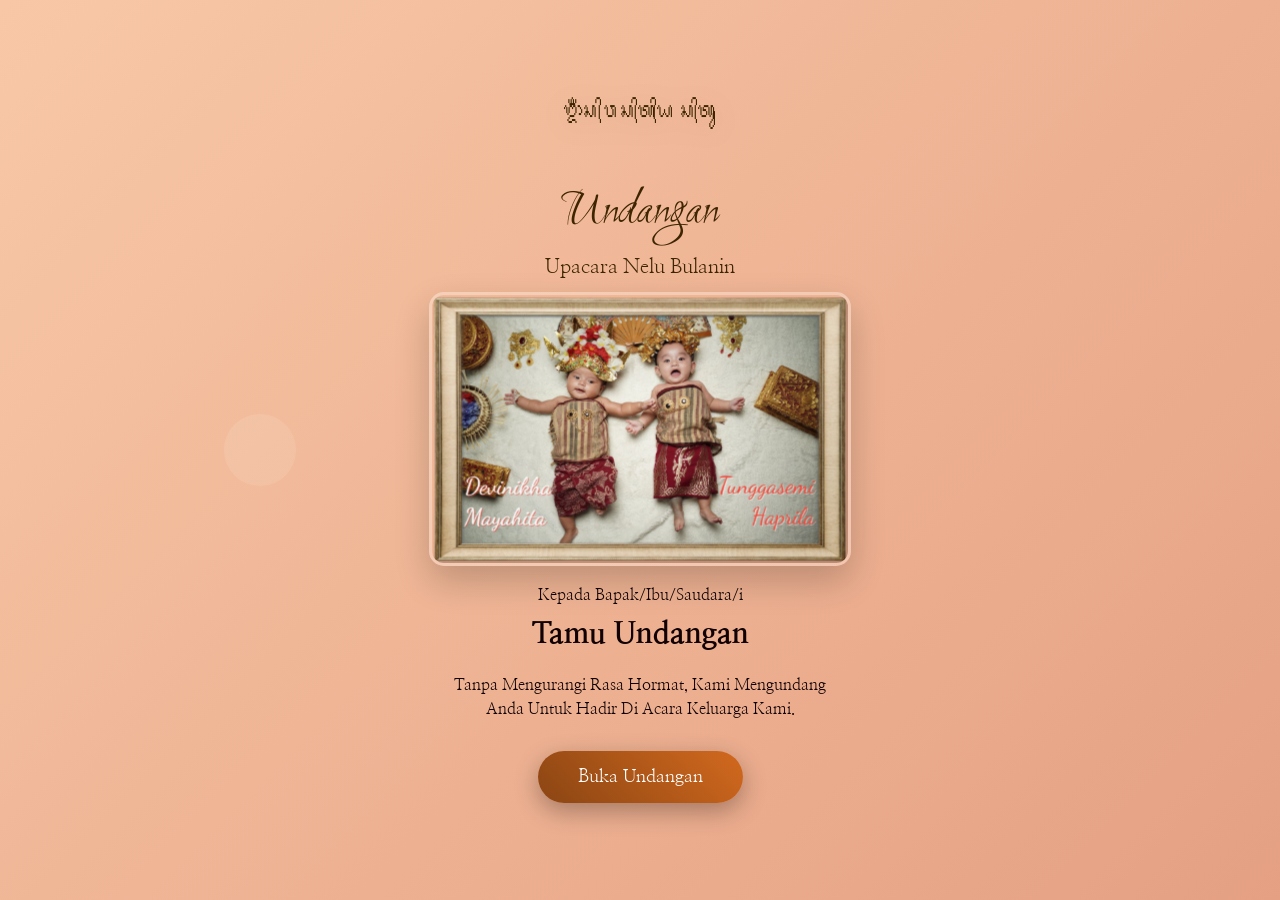
==== commit b320bb2f: "first commit" ====
--- a/index.html
+++ b/index.html
@@ -3,78 +3,223 @@
     <head>
         <meta charset="UTF-8" />
         <meta name="viewport" content="width=device-width, initial-scale=1.0" />
-        <title>Undangan Otonan - Tunggasemi & Devinikha</title>
-        <link rel="preconnect" href="https://fonts.googleapis.com" />
-        <link rel="preconnect" href="https://fonts.gstatic.com" crossorigin />
+        <title>Undangan - Upacara Nelu Bulanin</title>
+
+        <meta property="og:type" content="website" />
+        <meta property="og:url" content="https://invite.pradnya.org/" />
+        <meta
+            property="og:title"
+            content="Undangan Upacara Nelu Bulanin - Tamu Undangan"
+        />
+        <meta
+            property="og:description"
+            content="Dengan memohon restu Ida Sang Hyang Widhi Wasa, kami mengundang Anda untuk hadir dalam Upacara SManusa Yadnya Nelu Bulanin. Tunggasemi Haprila & Devinikha Mayahita - 4 September 2025"
+        />
+        <meta
+            property="og:image"
+            content="https://invite.pradnya.org/assets/cover.jpg"
+        />
+        <meta property="og:image:type" content="image/jpeg" />
+        <meta property="og:image:width" content="1200" />
+        <meta property="og:image:height" content="630" />
+        <meta property="og:image:alt" content="Undangan Upacara Nelu Bulanin" />
+
+        <meta name="twitter:card" content="summary_large_image" />
+        <meta name="twitter:url" content="https://invite.pradnya.org/" />
+        <meta
+            name="twitter:title"
+            content="Undangan Upacara Nelu Bulanin - Tamu Undangan"
+        />
+        <meta
+            name="twitter:description"
+            content="Dengan memohon restu Ida Sang Hyang Widhi Wasa, kami mengundang Anda untuk hadir dalam Upacara Manusa Yadnya Nelu Bulanin. Tunggasemi Haprila & Devinikha Mayahita - 4 September 2025"
+        />
+        <meta
+            name="twitter:image"
+            content="https://invite.pradnya.org/assets/cover.jpg"
+        />
+
+        <meta
+            property="whatsapp:image"
+            content="https://invite.pradnya.org/assets/cover.jpg"
+        />
+
         <link
-            href="https://fonts.googleapis.com/css2?family=Playfair+Display:ital,wght@0,400;0,600;0,700;1,400&family=Dancing+Script:wght@400;600;700&family=Poppins:wght@300;400;500;600&display=swap"
+            href="https://fonts.googleapis.com/css2?family=Dancing+Script:wght@400;700&family=Poppins:wght@300;400;500;600;700&family=Ruthie&family=Nanum+Myeongjo:wght@400;700;800&display=swap"
             rel="stylesheet"
         />
-        <link rel="stylesheet" href="cover-styles.css" />
+        <link rel="stylesheet" href="css/style.css" />
     </head>
     <body>
-        <!-- Animated Background -->
-        <div class="bg-elements">
-            <div class="butterfly">🦋</div>
-            <div class="butterfly">🦋</div>
-            <div class="butterfly">🦋</div>
-
-            <div class="flower-petals">
-                <div class="petal">🌸</div>
-                <div class="petal">🌺</div>
-                <div class="petal">🏵️</div>
-                <div class="petal">🌸</div>
-                <div class="petal">🌺</div>
-                <div class="petal">🏵️</div>
-                <div class="petal">🌸</div>
-                <div class="petal">🌺</div>
-                <div class="petal">🏵️</div>
-            </div>
+        <div class="parallax-bg"></div>
+
+        <div class="audio-toggle" id="audioToggle">
+            <button class="audio-btn" id="audioBtn" onclick="toggleAudio()">
+                <span class="audio-icon play" id="audioIcon">🔇</span>
+            </button>
         </div>
 
-        <!-- Decorative Corners -->
-        <div class="decorative-corner corner-tl">🕉️</div>
-        <div class="decorative-corner corner-tr">🌺</div>
-        <div class="decorative-corner corner-bl">🌸</div>
-        <div class="decorative-corner corner-br">🏵️</div>
-
-        <!-- Main Content -->
-        <div class="cover-container">
-            <div class="cover-header">
-                <div class="cover-title">🕉️ Om Swastiastu 🕉️</div>
-                <div class="cover-subtitle">
-                    Undangan Upacara Otonan 3 Sasih
-                </div>
-            </div>
-
-            <div class="main-photo-container">
-                <div class="photo-frame">
-                    <div class="main-photo">
-                        👶👶<br />
-                        <div style="font-size: 24px; margin-top: 10px">
-                            Kembar Cantik
-                        </div>
-                    </div>
-                </div>
-            </div>
-
-            <div class="guest-info">
-                <div class="guest-label">Kepada Bapak/Ibu/Saudara/i</div>
-                <div class="guest-name">Keluarga Bahagia</div>
-                <div class="apology-text">
-                    Mohon maaf apabila ada kesalahan penulisan nama/gelar.<br />
-                    Kehadiran dan doa restu Anda adalah kehormatan bagi kami.
-                </div>
-            </div>
-
-            <div class="cta-container">
-                <button class="cta-button" onclick="openInvitation()">
-                    📨 Buka Undangan
-                    <span class="button-icon">✨</span>
+        <audio id="backgroundAudio" loop>
+            <source src="assets/audio/musik.mp3" type="audio/mpeg" />
+            Your browser does not support the audio element.
+        </audio>
+
+        <div class="cover-page" id="coverPage">
+            <div class="cover-content">
+                <img
+                    src="assets/sanskrit.svg"
+                    alt="Sanskrit Text"
+                    class="sanskrit-image scroll-animate"
+                />
+                <h1 class="title scroll-animate">Undangan</h1>
+                <p class="subtitle scroll-animate">Upacara Nelu Bulanin</p>
+
+                <img
+                    src="assets/cover.png"
+                    alt="Baby Photo"
+                    class="baby-photo scroll-animate"
+                    id="babyPhoto"
+                />
+
+                <div class="guest-info scroll-animate">
+                    <p class="guest-label">Kepada Bapak/Ibu/Saudara/i</p>
+                    <h2 class="guest-title">Tamu Undangan</h2>
+                    <p class="invitation-text">
+                        Tanpa Mengurangi Rasa Hormat, Kami Mengundang Anda Untuk
+                        Hadir Di Acara Keluarga Kami.
+                    </p>
+                </div>
+
+                <button
+                    class="open-btn scroll-animate"
+                    onclick="openInvitation()"
+                >
+                    Buka Undangan
                 </button>
             </div>
         </div>
 
-        <script src="cover-script.js"></script>
+        <div class="main-content" id="mainContent">
+            <section class="section header-section">
+                <div class="ornament-container scroll-animate">
+                    <img
+                        src="assets/logo.png"
+                        alt="Om Ornament"
+                        class="ornament-img"
+                    />
+                </div>
+                <p class="blessing-text scroll-animate">
+                    Dengan memohon restu Ida Sang Hyang Widhi Wasa, kami
+                    bermaksud mengundang Bapak/Ibu/Saudara/i untuk hadir dalam
+                    Upacara Manusa Yadnya Nelu Bulanin
+                </p>
+            </section>
+
+            <section class="section baby-section">
+                <div class="baby-content scroll-animate">
+                    <img
+                        src="assets/foto-prila.png"
+                        alt="Tunggasemi Haprila"
+                        class="baby-portrait"
+                    />
+                    <div class="baby-info">
+                        <h2 class="baby-name">Tunggasemi Haprila</h2>
+                        <p class="baby-birth">Lahir: 11 April 2025</p>
+                    </div>
+                </div>
+            </section>
+
+            <section class="section baby-section">
+                <div class="baby-content reverse scroll-animate">
+                    <img
+                        src="assets/foto-vinikha.png"
+                        alt="Devinikha Mayahita"
+                        class="baby-portrait"
+                    />
+                    <div class="baby-info">
+                        <h2 class="baby-name">Devinikha Mayahita</h2>
+                        <p class="baby-birth">Lahir: 22 Mei 2025</p>
+                    </div>
+                </div>
+            </section>
+
+            <div class="divider-container scroll-animate">
+                <img
+                    src="assets/divider.png"
+                    alt="Divider"
+                    class="divider-img"
+                />
+            </div>
+
+            <section class="section parents-section">
+                <div class="parent-info scroll-animate">
+                    <h3 class="parent-title">Putri dari</h3>
+                    <div class="parent-names">
+                        <p class="parent-father">Jusdek Dody Prathama</p>
+                        <p class="dan">dan</p>
+                        <p class="parent-mother">Purnama Dewi</p>
+                    </div>
+                </div>
+            </section>
+
+            <div class="divider-container scroll-animate">
+                <img
+                    src="assets/divider.png"
+                    alt="Divider"
+                    class="divider-img"
+                />
+            </div>
+
+            <section class="section event-section">
+                <h2 class="section-title scroll-animate">Waktu dan Tempat</h2>
+
+                <div class="event-details scroll-animate">
+                    <div class="detail-item">
+                        <div class="detail-value">4 September, 2025</div>
+                    </div>
+
+                    <div class="detail-item">
+                        <div class="detail-value">
+                            Resepsi mulai jam 2 siang
+                        </div>
+                    </div>
+
+                    <div class="detail-item">
+                        <div class="detail-label">Bertempat di</div>
+                        <div class="detail-value location">
+                            Banjar Dinas Megati Kelod, Desa Megati<br />
+                            Kecamatan Selemadeg Timur<br />
+                            Kabupaten Tabanan<br />
+                            Bali, Indonesia.
+                        </div>
+                    </div>
+                </div>
+
+                <div class="map-embed scroll-animate">
+                    <iframe
+                        src="https://www.google.com/maps/embed?pb=!1m17!1m12!1m3!1d3946.001607876456!2d115.05697399999998!3d-8.499222999999999!2m3!1f0!2f0!3f0!3m2!1i1024!2i768!4f13.1!3m2!1m1!2zOMKwMjknNTcuMiJTIDExNcKwMDMnMjUuMSJF!5e0!3m2!1sid!2sid!4v1756666330335!5m2!1sid!2sid"
+                        width="100%"
+                        height="300"
+                        style="
+                            border: 0;
+                            border-radius: 15px;
+                            box-shadow: 0 10px 30px rgba(0, 0, 0, 0.2);
+                        "
+                        allowfullscreen=""
+                        loading="lazy"
+                        referrerpolicy="no-referrer-when-downgrade"
+                    ></iframe>
+                </div>
+
+                <button
+                    class="map-btn scroll-animate"
+                    onclick="openGoogleMaps()"
+                >
+                    Lokasi Google Map
+                </button>
+            </section>
+        </div>
+
+        <script src="js/script.js"></script>
     </body>
 </html>
--- a/css/style.css
+++ b/css/style.css
@@ -0,0 +1,959 @@
+* {
+    margin: 0;
+    padding: 0;
+    box-sizing: border-box;
+}
+
+body {
+    font-family: "Poppins", sans-serif;
+    overflow-x: hidden;
+    background: linear-gradient(135deg, #f8c8a6 0%, #e5a083 100%);
+    min-height: 100vh;
+    scroll-behavior: smooth;
+}
+
+.container {
+    width: 100%;
+    height: 100vh;
+    position: relative;
+}
+
+.parallax-bg {
+    position: fixed;
+    top: 0;
+    left: 0;
+    width: 100%;
+    height: 100%;
+    background: linear-gradient(135deg, #f8c8a6 0%, #e5a083 100%);
+    z-index: -1;
+    transform: translateZ(0);
+    will-change: transform;
+}
+
+.audio-toggle {
+    position: fixed;
+    bottom: 20px;
+    right: 20px;
+    z-index: 1000;
+    opacity: 0;
+    visibility: hidden;
+    transition: all 0.5s cubic-bezier(0.23, 1, 0.32, 1);
+    will-change: transform, opacity;
+}
+
+.main-content.active ~ .audio-toggle,
+.main-content.active + * .audio-toggle {
+    opacity: 1;
+    visibility: visible;
+}
+
+body:has(.main-content.active) .audio-toggle {
+    opacity: 1;
+    visibility: visible;
+}
+
+.main-content.active ~ * .audio-toggle {
+    opacity: 1;
+    visibility: visible;
+}
+
+.audio-btn {
+    width: 60px;
+    height: 60px;
+    border-radius: 50%;
+    background: linear-gradient(45deg, #8b4513, #d2691e);
+    border: none;
+    cursor: pointer;
+    display: flex;
+    align-items: center;
+    justify-content: center;
+    box-shadow: 0 8px 25px rgba(0, 0, 0, 0.3);
+    transition: all 0.4s cubic-bezier(0.23, 1, 0.32, 1);
+    backdrop-filter: blur(10px);
+    position: relative;
+    overflow: hidden;
+}
+
+.audio-btn:hover {
+    transform: scale(1.1) translateY(-3px);
+    box-shadow: 0 15px 35px rgba(0, 0, 0, 0.4);
+    background: linear-gradient(45deg, #a0521a, #e8791f);
+}
+
+.audio-btn:active {
+    transform: scale(0.95);
+    transition: transform 0.1s ease;
+}
+
+.audio-icon {
+    font-size: 24px;
+    transition: all 0.3s cubic-bezier(0.23, 1, 0.32, 1);
+    display: block;
+    user-select: none;
+}
+
+.audio-btn:hover .audio-icon {
+    transform: scale(1.2);
+}
+
+@keyframes audioWave {
+    0%,
+    100% {
+        transform: scale(1);
+        opacity: 0.7;
+    }
+    50% {
+        transform: scale(1.3);
+        opacity: 0.3;
+    }
+}
+
+.audio-btn.playing::before {
+    content: "";
+    position: absolute;
+    top: -10px;
+    left: -10px;
+    right: -10px;
+    bottom: -10px;
+    border: 2px solid rgba(255, 255, 255, 0.3);
+    border-radius: 50%;
+    animation: audioWave 2s infinite;
+    pointer-events: none;
+}
+
+.audio-btn.playing::after {
+    content: "";
+    position: absolute;
+    top: -20px;
+    left: -20px;
+    right: -20px;
+    bottom: -20px;
+    border: 1px solid rgba(255, 255, 255, 0.2);
+    border-radius: 50%;
+    animation: audioWave 2s infinite 0.5s;
+    pointer-events: none;
+}
+
+.cover-page {
+    height: 100vh;
+    display: flex;
+    flex-direction: column;
+    justify-content: center;
+    align-items: center;
+    text-align: center;
+    padding: 20px;
+    background: linear-gradient(135deg, #f8c8a6 0%, #e5a083 100%);
+    position: relative;
+    overflow: hidden;
+}
+
+.cover-page::before {
+    content: "";
+    position: absolute;
+    top: -50%;
+    left: -50%;
+    width: 200%;
+    height: 200%;
+    background: url('data:image/svg+xml,<svg xmlns="http://www.w3.org/2000/svg" viewBox="0 0 100 100"><circle cx="50" cy="50" r="2" fill="rgba(255,255,255,0.1)"/></svg>')
+        repeat;
+    animation: float 30s infinite linear;
+    z-index: 1;
+}
+
+.cover-content {
+    position: relative;
+    z-index: 2;
+}
+
+.sanskrit-image {
+    width: 152px;
+    height: auto;
+    opacity: 0;
+    animation: gentleFadeInUp 0.8s ease-out 0.3s forwards;
+    filter: drop-shadow(0 5px 15px rgba(0, 0, 0, 0.1));
+    will-change: transform, opacity;
+    transition: all 0.4s cubic-bezier(0.23, 1, 0.32, 1);
+}
+
+.sanskrit-image:hover {
+    transform: scale(1.1) rotate(5deg);
+    filter: drop-shadow(0 10px 25px rgba(0, 0, 0, 0.2));
+}
+
+.title {
+    font-family: "Ruthie", cursive;
+    font-size: 52px;
+    font-weight: 400;
+    color: #3e2502ff;
+    margin-bottom: 10px;
+    opacity: 0;
+    animation: gentleFadeInUp 0.8s ease-out 0.6s forwards;
+    will-change: transform, opacity;
+    transition: all 0.4s cubic-bezier(0.23, 1, 0.32, 1);
+    cursor: default;
+}
+
+.title:hover {
+    transform: scale(1.05);
+    text-shadow: 0 5px 15px rgba(62, 37, 2, 0.3);
+}
+
+.subtitle {
+    font-family: "Nanum Myeongjo", serif;
+    font-size: 20px;
+    color: #3e2502ff;
+    opacity: 0;
+    animation: gentleFadeInUp 0.8s ease-out 0.9s forwards;
+    will-change: transform, opacity;
+    transition: all 0.4s cubic-bezier(0.23, 1, 0.32, 1);
+    cursor: default;
+}
+
+.subtitle:hover {
+    transform: translateY(-2px);
+    color: #8b4513;
+}
+
+.baby-photo {
+    border-radius: 15px;
+    box-shadow: 0 15px 35px rgba(0, 0, 0, 0.2);
+    margin: 12px 0;
+    opacity: 0;
+    animation: gentleZoomIn 1.5s ease-out 2s forwards;
+    object-fit: cover;
+    transition: all 0.5s cubic-bezier(0.23, 1, 0.32, 1);
+    border: 3px solid rgba(255, 255, 255, 0.3);
+    will-change: transform;
+    cursor: pointer;
+}
+
+.baby-photo:hover {
+    transform: scale(1.08) rotate(2deg);
+    box-shadow: 0 25px 50px rgba(0, 0, 0, 0.35);
+    border: 3px solid rgba(255, 255, 255, 0.6);
+}
+
+.guest-info {
+    opacity: 0;
+    animation: gentleFadeInUp 1.5s ease-out 2.5s forwards;
+    will-change: transform, opacity;
+}
+
+.guest-label {
+    font-family: "Nanum Myeongjo", serif;
+    font-size: 16px;
+    color: #110000ff;
+    margin-bottom: 10px;
+}
+
+.guest-title {
+    font-family: "Nanum Myeongjo", serif;
+    font-size: 30px;
+    font-weight: 800;
+    color: #110000ff;
+    margin-bottom: 20px;
+    transition: all 0.4s cubic-bezier(0.23, 1, 0.32, 1);
+    cursor: default;
+}
+
+.guest-title:hover {
+    transform: scale(1.02);
+    color: #8b4513;
+}
+
+.invitation-text {
+    font-family: "Nanum Myeongjo", serif;
+    font-size: 16px;
+    color: #110000ff;
+    max-width: 400px;
+    line-height: 1.5;
+    margin: 0 auto 30px;
+}
+
+.open-btn {
+    font-family: "Nanum Myeongjo", serif;
+    background: linear-gradient(45deg, #8b4513, #d2691e);
+    color: white;
+    border: none;
+    padding: 15px 40px;
+    border-radius: 50px;
+    font-size: 1.1em;
+    font-weight: 400;
+    cursor: pointer;
+    box-shadow: 0 8px 25px rgba(0, 0, 0, 0.3);
+    transition: all 0.5s cubic-bezier(0.23, 1, 0.32, 1);
+    opacity: 0;
+    animation: gentleFadeInUp 1.5s ease-out 3s forwards;
+    position: relative;
+    overflow: hidden;
+    will-change: transform;
+}
+
+.open-btn:hover {
+    transform: translateY(-5px) scale(1.05);
+    box-shadow: 0 15px 35px rgba(0, 0, 0, 0.4);
+    background: linear-gradient(45deg, #a0521a, #e8791f);
+}
+
+.open-btn:active {
+    transform: translateY(-2px) scale(1.02);
+    transition: all 0.1s ease;
+}
+
+.main-content {
+    display: none;
+    min-height: 100vh;
+    background: linear-gradient(135deg, #f8c8a6 0%, #e5a083 100%);
+}
+
+.main-content.active {
+    display: block;
+    animation: smoothSlideUp 1s cubic-bezier(0.25, 0.46, 0.45, 0.94);
+}
+
+.main-content.active ~ .audio-toggle {
+    opacity: 1;
+    visibility: visible;
+}
+
+.section {
+    padding: 40px 20px;
+    text-align: center;
+    position: relative;
+    opacity: 0;
+    animation: gentleFadeIn 1s ease-out forwards;
+}
+
+.header-section {
+    padding-top: 60px;
+}
+
+.ornament-container {
+    margin: 0 auto 30px;
+    display: flex;
+    justify-content: center;
+    align-items: center;
+}
+
+.ornament-img {
+    width: 100px;
+    height: 100px;
+    filter: drop-shadow(0 10px 25px rgba(0, 0, 0, 0.2));
+    transition: all 0.6s cubic-bezier(0.23, 1, 0.32, 1);
+    cursor: pointer;
+}
+
+.ornament-img:hover {
+    transform: rotate(360deg) scale(1.15);
+    filter: drop-shadow(0 15px 35px rgba(0, 0, 0, 0.3));
+}
+
+.blessing-text {
+    font-family: "Nanum Myeongjo", serif;
+    font-size: 20px;
+    color: #8b4513;
+    line-height: 1.6;
+    max-width: 600px;
+    margin: 0 auto;
+    text-align: center;
+    transition: all 0.4s cubic-bezier(0.23, 1, 0.32, 1);
+    cursor: default;
+}
+
+.blessing-text:hover {
+    transform: translateY(-3px);
+    color: #a0521a;
+    text-shadow: 0 2px 8px rgba(0, 0, 0, 0.1);
+}
+
+.baby-section {
+    padding: 30px 20px;
+}
+
+.baby-content {
+    display: flex;
+    align-items: center;
+    justify-content: center;
+    gap: 30px;
+    max-width: 600px;
+    margin: 0 auto;
+    flex-wrap: wrap;
+    flex-direction: row-reverse;
+    transition: all 0.5s cubic-bezier(0.23, 1, 0.32, 1);
+}
+
+.baby-content:hover {
+    transform: translateY(-5px);
+}
+
+.baby-content.reverse {
+    flex-direction: row;
+}
+
+.baby-portrait {
+    width: 200px;
+    height: 250px;
+    border-radius: 15px;
+    box-shadow: 0 15px 35px rgba(0, 0, 0, 0.2);
+    object-fit: cover;
+    transition: all 0.6s cubic-bezier(0.23, 1, 0.32, 1);
+    border: 3px solid rgba(255, 255, 255, 0.3);
+    will-change: transform;
+    cursor: pointer;
+}
+
+.baby-portrait:hover {
+    transform: scale(1.1) rotate(3deg);
+    box-shadow: 0 25px 50px rgba(0, 0, 0, 0.35);
+    border: 3px solid rgba(255, 255, 255, 0.7);
+    z-index: 10;
+}
+
+.baby-info {
+    text-align: right;
+    flex: 1;
+    min-width: 200px;
+}
+
+.baby-content.reverse .baby-info {
+    text-align: left;
+}
+
+.baby-name {
+    font-family: "Ruthie", cursive;
+    font-size: 44px;
+    color: #3e2502ff;
+    margin-bottom: 10px;
+    line-height: 1.2;
+    font-weight: 400;
+    transition: all 0.4s cubic-bezier(0.23, 1, 0.32, 1);
+    cursor: default;
+}
+
+.baby-name:hover {
+    transform: scale(1.05);
+    color: #8b4513;
+    text-shadow: 0 3px 10px rgba(0, 0, 0, 0.2);
+}
+
+.baby-birth {
+    font-family: "Nanum Myeongjo", serif;
+    font-size: 20px;
+    color: #3e2502ff;
+    font-style: italic;
+    transition: all 0.4s cubic-bezier(0.23, 1, 0.32, 1);
+    cursor: default;
+}
+
+.baby-birth:hover {
+    transform: translateX(5px);
+    color: #8b4513;
+}
+
+.divider-container {
+    text-align: center;
+    margin: 20px 0;
+}
+
+.divider-img {
+    width: 750px;
+    height: auto;
+    opacity: 0.8;
+    filter: drop-shadow(0 2px 5px rgba(0, 0, 0, 0.1));
+    transition: all 0.5s cubic-bezier(0.23, 1, 0.32, 1);
+    will-change: transform;
+    cursor: pointer;
+}
+
+.divider-img:hover {
+    transform: scale(1.05) rotate(1deg);
+    opacity: 1;
+    filter: drop-shadow(0 5px 15px rgba(0, 0, 0, 0.2));
+}
+
+.parent-title {
+    font-family: "Nanum Myeongjo", serif;
+    font-size: 32px;
+    font-weight: 400;
+    color: #3e2502ff;
+    margin-bottom: 20px;
+    transition: all 0.4s cubic-bezier(0.23, 1, 0.32, 1);
+    cursor: default;
+}
+
+.parent-title:hover {
+    transform: scale(1.03);
+    color: #8b4513;
+}
+
+.parent-names {
+    font-family: "Ruthie", cursive;
+    font-size: 44px;
+    color: #3e2502ff;
+    font-style: normal;
+    font-weight: 400;
+    transition: all 0.4s cubic-bezier(0.23, 1, 0.32, 1);
+    cursor: default;
+}
+
+.parent-names:hover {
+    transform: scale(1.02);
+    color: #8b4513;
+    text-shadow: 0 3px 10px rgba(0, 0, 0, 0.1);
+}
+
+.dan {
+    font-size: 0.9em;
+    font-style: normal;
+    color: #3e2502ff;
+}
+
+.event-section {
+    padding: 40px 20px 60px;
+}
+
+.section-title {
+    font-family: "Nanum Myeongjo", serif;
+    font-size: 32px;
+    color: #3e2502ff;
+    font-weight: 400;
+    transition: all 0.4s cubic-bezier(0.23, 1, 0.32, 1);
+    cursor: default;
+}
+
+.section-title:hover {
+    transform: scale(1.05);
+    color: #8b4513;
+    text-shadow: 0 3px 10px rgba(0, 0, 0, 0.2);
+}
+
+.event-details {
+    background: rgba(255, 255, 255, 0.25);
+    backdrop-filter: blur(15px);
+    border-radius: 20px;
+    padding: 20px;
+    margin: 20px auto;
+    max-width: 700px;
+    box-shadow: 0 15px 35px rgba(0, 0, 0, 0.15);
+    border: 1px solid rgba(255, 255, 255, 0.3);
+    font-family: "Nanum Myeongjo", serif;
+    transition: all 0.5s cubic-bezier(0.23, 1, 0.32, 1);
+    will-change: transform;
+}
+
+.event-details:hover {
+    transform: translateY(-8px) scale(1.02);
+    box-shadow: 0 25px 50px rgba(0, 0, 0, 0.25);
+    background: rgba(255, 255, 255, 0.35);
+}
+
+.detail-item {
+    padding: 15px 0;
+    border-bottom: 1px solid rgba(139, 69, 19, 0.2);
+    transition: all 0.4s cubic-bezier(0.23, 1, 0.32, 1);
+}
+
+.detail-item:last-child {
+    border-bottom: none;
+}
+
+.detail-item:hover {
+    transform: translateX(5px);
+    background: rgba(255, 255, 255, 0.1);
+    border-radius: 10px;
+    padding: 15px 10px;
+}
+
+.detail-label {
+    font-weight: 400;
+    color: #3e2502ff;
+    font-size: 20px;
+    text-transform: uppercase;
+    letter-spacing: 1px;
+    margin-bottom: 8px;
+}
+
+.detail-value {
+    font-size: 20px;
+    color: #3e2502ff;
+    margin-top: 5px;
+    line-height: 1.5;
+    transition: all 0.3s ease;
+}
+
+.detail-value.large {
+    font-size: 1.4em;
+    font-weight: 400;
+    text-align: center;
+}
+
+.detail-value.location {
+    text-align: center;
+    line-height: 1.6;
+}
+
+.map-btn {
+    background: linear-gradient(45deg, #8b4513, #d2691e);
+    color: white;
+    border: none;
+    padding: 15px 35px;
+    border-radius: 50px;
+    font-size: 1.1em;
+    font-weight: 500;
+    cursor: pointer;
+    margin: 30px 0 20px;
+    transition: all 0.5s cubic-bezier(0.23, 1, 0.32, 1);
+    box-shadow: 0 8px 20px rgba(0, 0, 0, 0.3);
+    position: relative;
+    overflow: hidden;
+    font-family: "Nanum Myeongjo", serif;
+    will-change: transform;
+}
+
+.map-btn:hover {
+    transform: translateY(-5px) scale(1.05);
+    box-shadow: 0 15px 35px rgba(0, 0, 0, 0.4);
+    background: linear-gradient(45deg, #a0521a, #e8791f);
+}
+
+.map-btn:active {
+    transform: translateY(-2px) scale(1.02);
+    transition: all 0.1s ease;
+}
+
+.map-embed {
+    background: rgba(255, 255, 255, 0.9);
+    border-radius: 20px;
+    margin: 20px auto;
+    max-width: 700px;
+    box-shadow: 0 15px 35px rgba(0, 0, 0, 0.15);
+    border: 1px solid rgba(255, 255, 255, 0.3);
+    backdrop-filter: blur(10px);
+    transition: all 0.5s cubic-bezier(0.23, 1, 0.32, 1);
+    will-change: transform;
+    overflow: hidden;
+}
+
+.map-embed:hover {
+    transform: translateY(-8px) scale(1.02);
+    box-shadow: 0 25px 50px rgba(0, 0, 0, 0.25);
+}
+
+.map-embed iframe {
+    width: 100%;
+    min-height: 350px;
+    border-radius: 15px;
+    transition: transform 0.3s ease;
+}
+
+.scroll-animate {
+    opacity: 0;
+    transform: translateY(30px);
+    transition: all 0.4s cubic-bezier(0.23, 1, 0.32, 1);
+}
+
+.scroll-animate.visible {
+    opacity: 1;
+    transform: translateY(0);
+}
+
+.scroll-animate.from-left {
+    transform: translateX(-30px);
+}
+
+.scroll-animate.from-right {
+    transform: translateX(30px);
+}
+
+.scroll-animate.from-left.visible,
+.scroll-animate.from-right.visible {
+    transform: translateX(0);
+}
+
+.scroll-animate.zoom-in {
+    transform: scale(0.9);
+}
+
+.scroll-animate.zoom-in.visible {
+    transform: scale(1);
+}
+
+.scroll-animate.rotate-in {
+    transform: rotate(-5deg) scale(0.9);
+}
+
+.scroll-animate.rotate-in.visible {
+    transform: rotate(0deg) scale(1);
+}
+
+.scroll-fade {
+    opacity: 0;
+    transform: translateY(20px);
+    transition: all 0.3s cubic-bezier(0.23, 1, 0.32, 1);
+    will-change: transform, opacity;
+}
+
+.scroll-fade.visible {
+    opacity: 1;
+    transform: translateY(0);
+}
+
+@keyframes float {
+    0% {
+        transform: translateX(-50px) translateY(-50px);
+    }
+    100% {
+        transform: translateX(50px) translateY(50px);
+    }
+}
+
+@keyframes gentleFadeInUp {
+    from {
+        opacity: 0;
+        transform: translateY(20px);
+    }
+    to {
+        opacity: 1;
+        transform: translateY(0);
+    }
+}
+
+@keyframes gentleZoomIn {
+    from {
+        transform: scale(0.8);
+        opacity: 0;
+    }
+    to {
+        transform: scale(1);
+        opacity: 1;
+    }
+}
+
+@keyframes smoothSlideUp {
+    from {
+        transform: translateY(50vh);
+        opacity: 0;
+    }
+    to {
+        transform: translateY(0);
+        opacity: 1;
+    }
+}
+
+@keyframes gentleFadeIn {
+    from {
+        opacity: 0;
+    }
+    to {
+        opacity: 1;
+    }
+}
+
+@keyframes float-up {
+    to {
+        transform: translateY(-110vh) rotate(180deg);
+        opacity: 0;
+    }
+}
+
+@keyframes smoothRipple {
+    to {
+        transform: scale(2.5);
+        opacity: 0;
+    }
+}
+
+@keyframes bounce-in {
+    0% {
+        transform: scale(0.3) translateY(20px);
+        opacity: 0;
+    }
+    50% {
+        transform: scale(1.05) translateY(-5px);
+    }
+    70% {
+        transform: scale(0.9) translateY(0);
+    }
+    100% {
+        transform: scale(1) translateY(0);
+        opacity: 1;
+    }
+}
+
+@keyframes pulse {
+    0%,
+    100% {
+        transform: scale(1);
+        filter: brightness(1);
+    }
+    50% {
+        transform: scale(1.05);
+        filter: brightness(1.2);
+    }
+}
+
+@media (max-width: 768px) {
+    .title {
+        font-size: 3em;
+    }
+
+    .sanskrit-image {
+        width: 100px;
+    }
+
+    .baby-photo {
+        width: auto;
+        height: 200px;
+    }
+
+    .baby-content {
+        flex-direction: column;
+        text-align: center;
+        gap: 20px;
+    }
+
+    .baby-content.reverse {
+        flex-direction: column;
+    }
+
+    .baby-info {
+        text-align: center;
+    }
+
+    .baby-content.reverse .baby-info {
+        text-align: center;
+    }
+
+    .baby-portrait {
+        width: 160px;
+        height: 200px;
+    }
+
+    .baby-name {
+        font-size: 2em;
+    }
+
+    .parent-names {
+        font-size: 2em;
+    }
+
+    .section-title {
+        font-size: 2em;
+    }
+
+    .event-details {
+        margin: 20px;
+        padding: 25px;
+    }
+
+    .ornament-img {
+        width: 80px;
+        height: 80px;
+    }
+
+    .divider-img {
+        width: 80%;
+    }
+
+    .blessing-text {
+        font-size: 0.9em;
+        padding: 0 10px;
+    }
+
+    .map-embed {
+        margin: 15px;
+        padding: 15px;
+    }
+
+    .map-embed iframe {
+        min-height: 250px;
+    }
+
+    .audio-toggle {
+        bottom: 15px;
+        right: 15px;
+    }
+
+    .audio-btn {
+        width: 50px;
+        height: 50px;
+    }
+
+    .audio-icon {
+        font-size: 20px;
+    }
+}
+
+@media (max-width: 480px) {
+    .title {
+        font-size: 2.5em;
+    }
+
+    .sanskrit-image {
+        width: 80px;
+    }
+
+    .baby-photo {
+        width: auto;
+        height: 170px;
+    }
+
+    .baby-portrait {
+        width: 140px;
+        height: 180px;
+    }
+
+    .baby-name {
+        font-size: 2em;
+    }
+
+    .parent-names {
+        font-size: 2em;
+    }
+
+    .section {
+        padding: 30px 15px;
+    }
+
+    .event-details {
+        margin: 15px;
+        padding: 20px;
+    }
+
+    .divider-img {
+        width: 80%;
+    }
+
+    .ornament-img {
+        width: 70px;
+        height: 70px;
+    }
+
+    .blessing-text {
+        font-size: 0.85em;
+        line-height: 1.5;
+    }
+
+    .map-embed {
+        margin: 10px;
+        padding: 10px;
+    }
+
+    .map-embed iframe {
+        min-height: 200px;
+    }
+
+    .audio-toggle {
+        bottom: 10px;
+        right: 10px;
+    }
+
+    .audio-btn {
+        width: 45px;
+        height: 45px;
+    }
+
+    .audio-icon {
+        font-size: 18px;
+    }
+}
